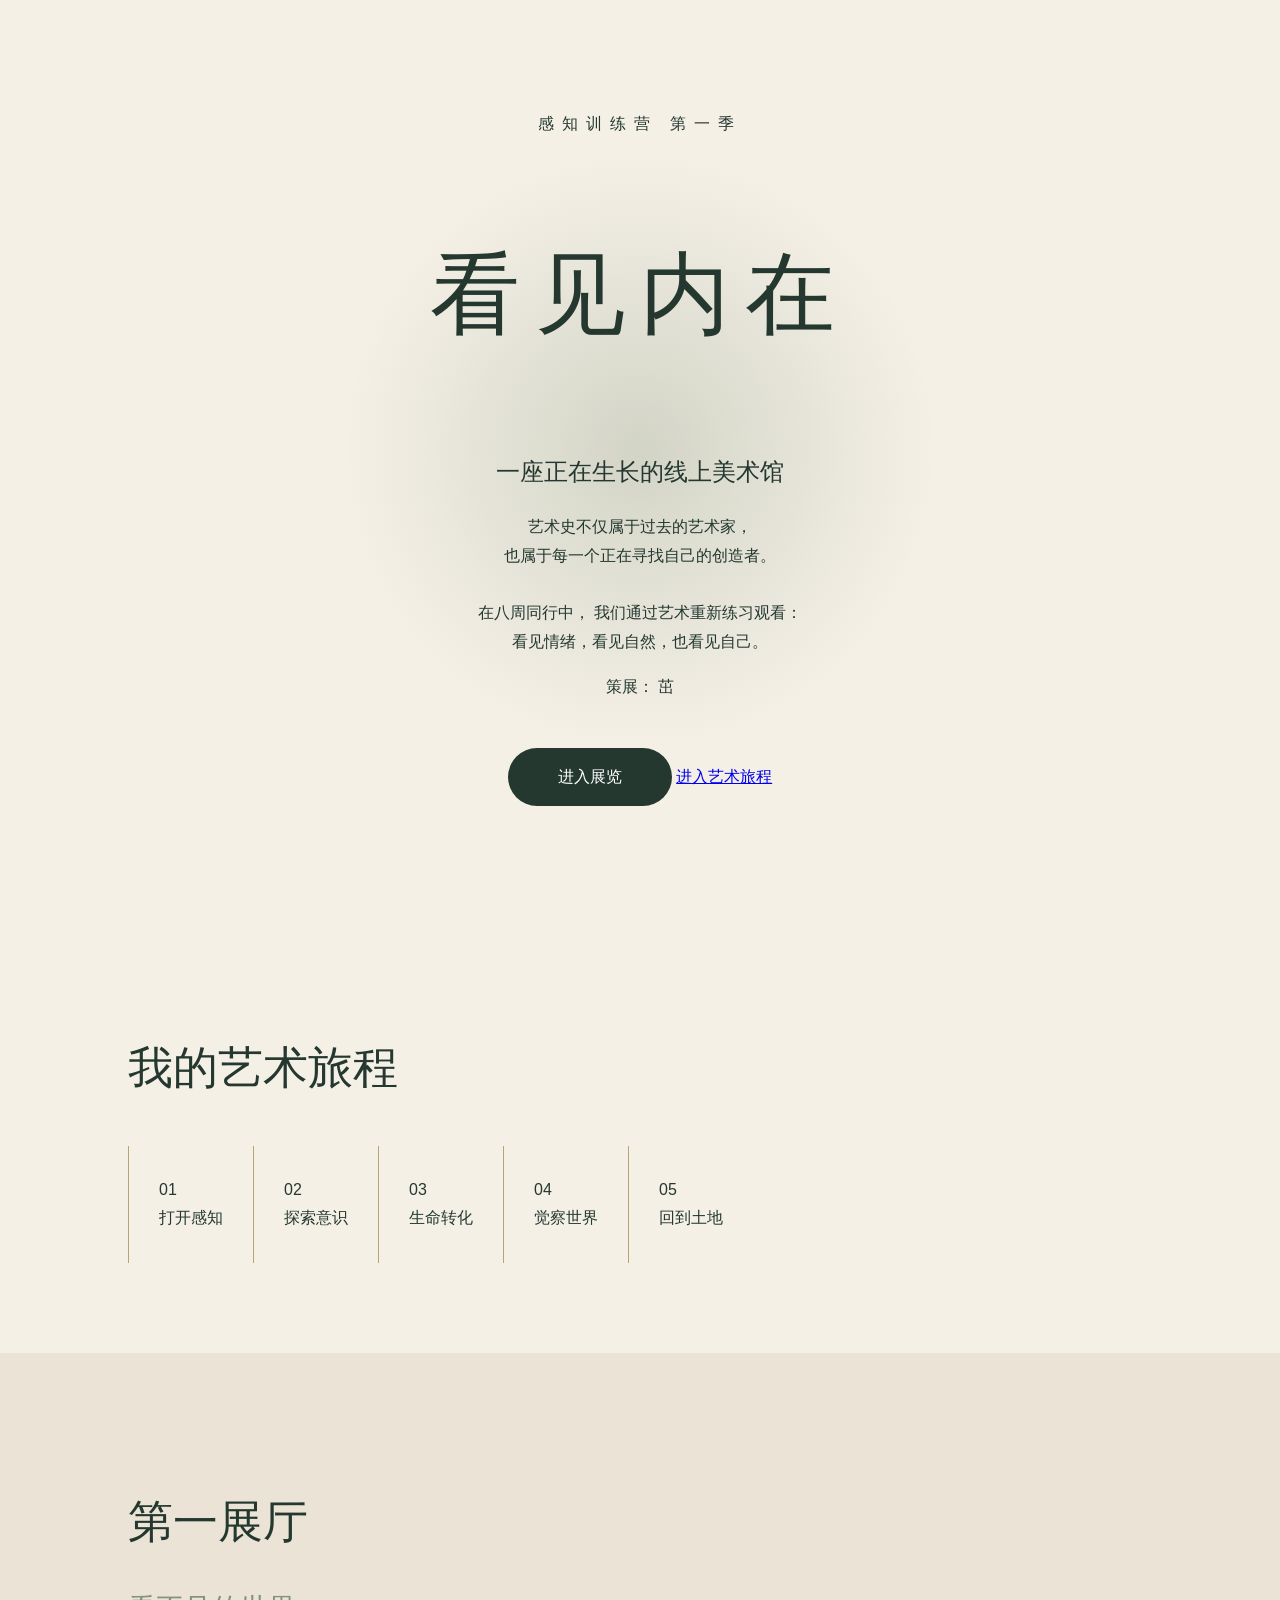
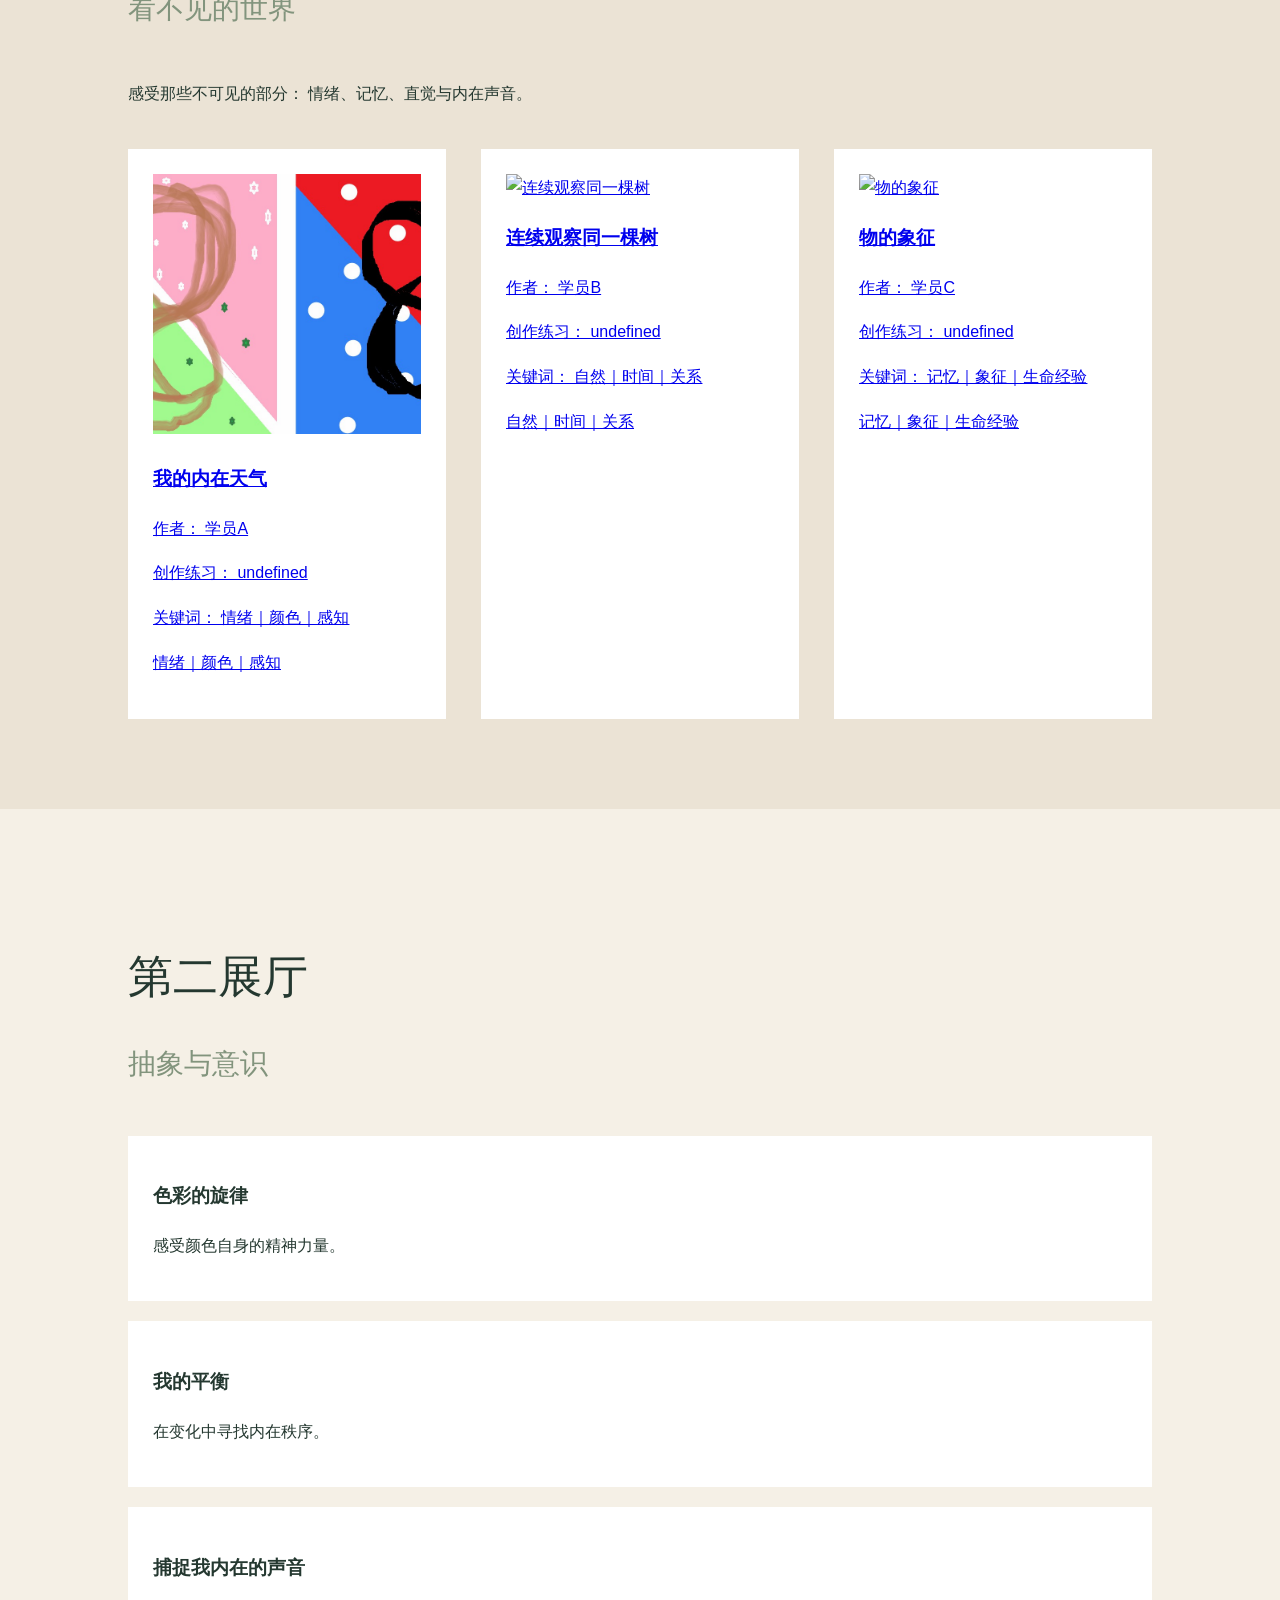
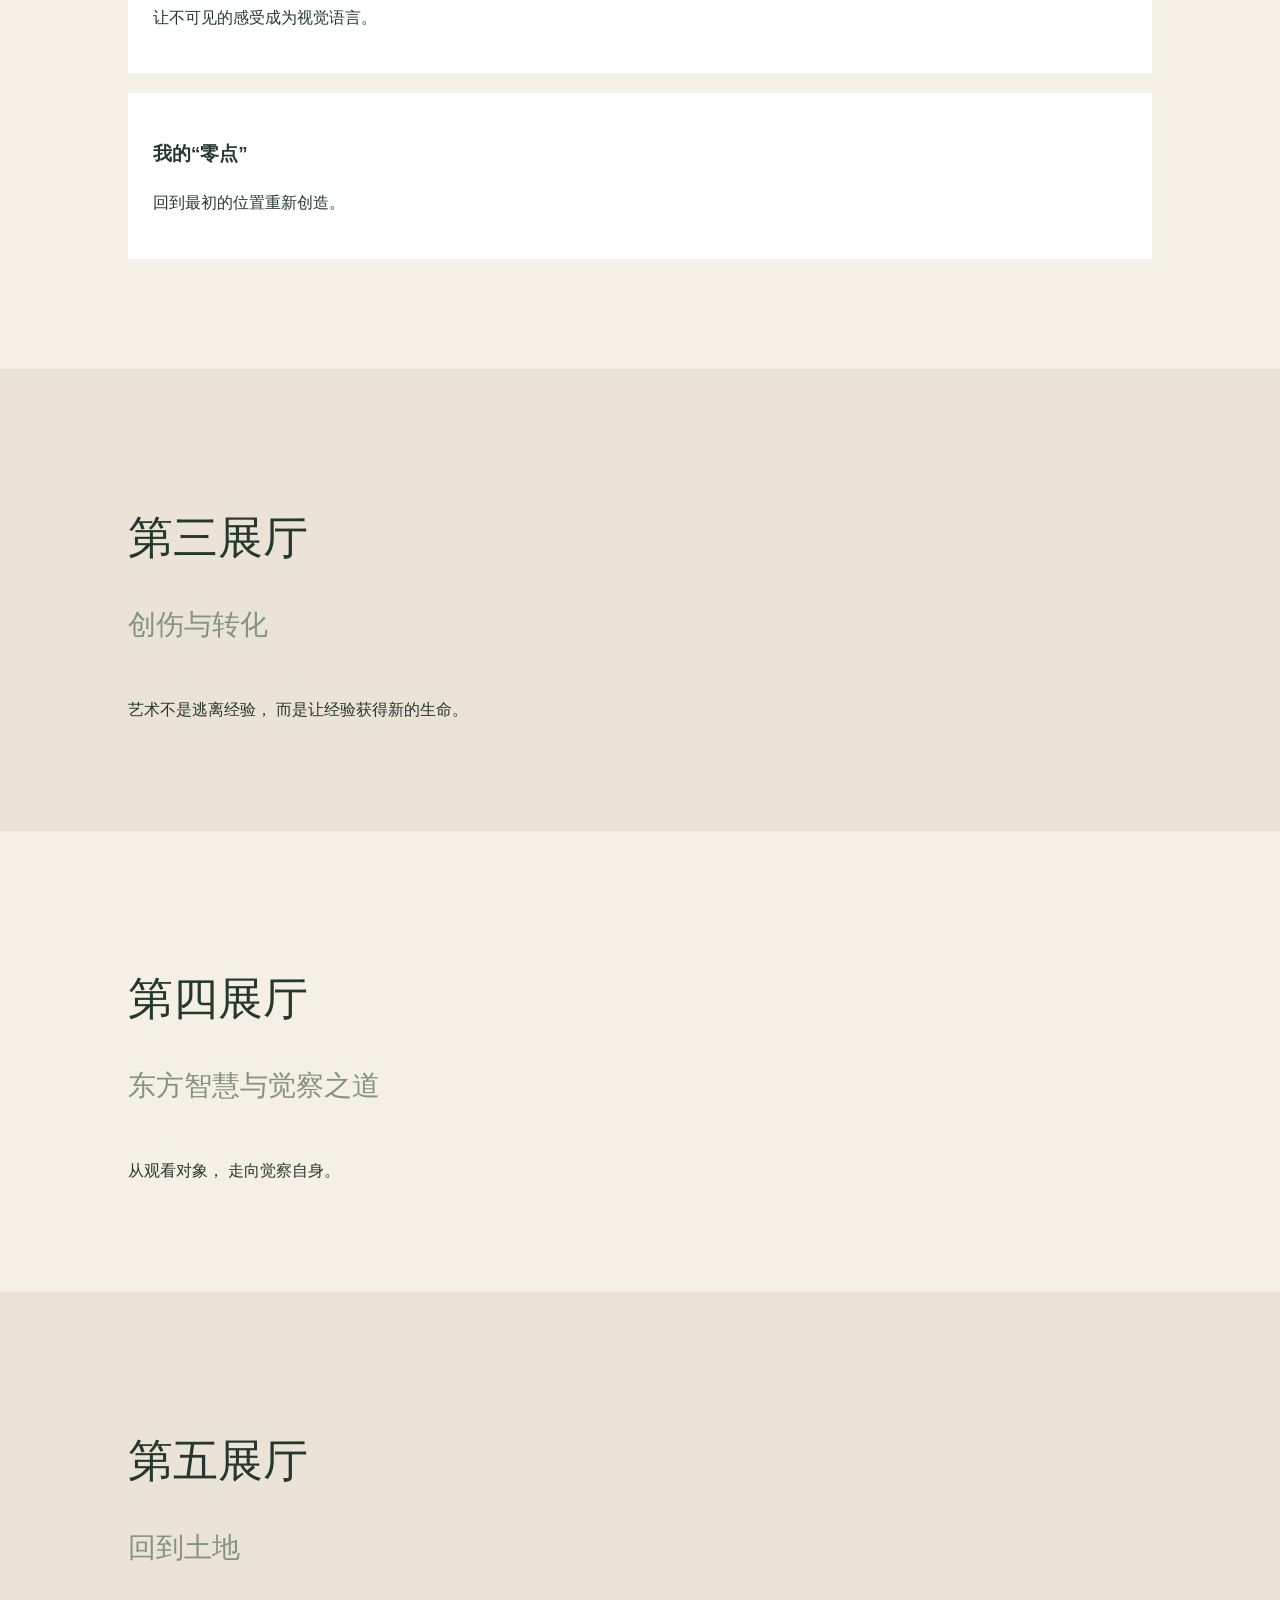
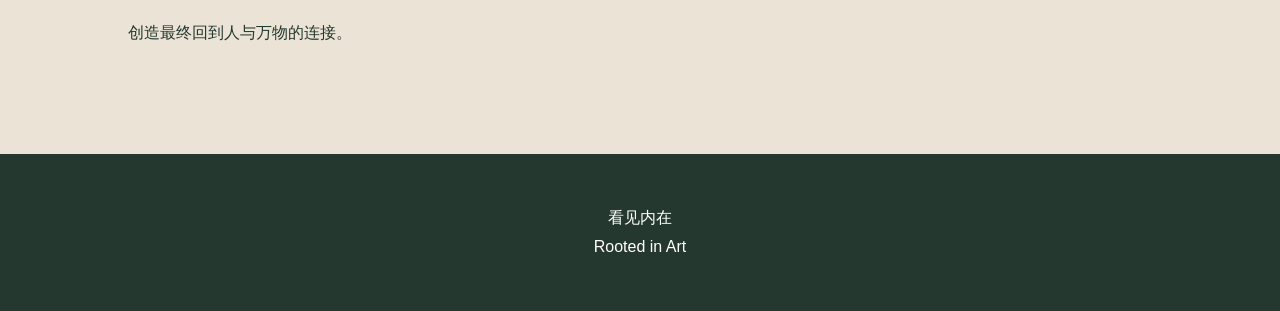
==== index.html @ 672382d7 "Update index.html" ====
<!DOCTYPE html>
<html lang="zh-CN">

<head>

<meta charset="UTF-8">

<meta name="viewport" content="width=device-width,initial-scale=1.0">

<title>
看见内在｜感知训练营线上艺术展
</title>

<link rel="stylesheet" href="style.css">

</head>


<body>


<!-- 首页 -->

<section class="hero">

<div class="seed"></div>


<div class="hero-content">


<p class="tag">
感知训练营 第一季
</p>


<h1>
看见内在
</h1>
<div class="exhibition-info">


</div>

<h2>
一座正在生长的线上美术馆
</h2>


<p class="intro">

艺术史不仅属于过去的艺术家，

<br>

也属于每一个正在寻找自己的创造者。

<br><br>

在八周同行中，

我们通过艺术重新练习观看：

<br>

看见情绪，看见自然，也看见自己。

</p>
  
<p>
策展：
茁
</p>

<a href="#journey" class="btn">
进入展览
</a>
<a class="enter-btn"
href="students/xiaoyu.html">

进入艺术旅程

</a>

</div>

</section>




<!-- 艺术旅程 -->


<section class="section" id="journey">


<h2>
我的艺术旅程
</h2>


<div class="timeline">


<div>
01
<br>
打开感知
</div>


<div>
02
<br>
探索意识
</div>


<div>
03
<br>
生命转化
</div>


<div>
04
<br>
觉察世界
</div>


<div>
05
<br>
回到土地
</div>


</div>

</section>





<!-- 展厅 -->

<section class="section hall">


<h2>
第一展厅

<br>

<span>
看不见的世界
</span>

</h2>


<p>

感受那些不可见的部分：

情绪、记忆、直觉与内在声音。

</p>



<div id="works-container"
class="works">

</div>


</section>






<section class="section">

<h2>

第二展厅

<br>

<span>
抽象与意识
</span>

</h2>


<div class="module">


<h3>
色彩的旋律
</h3>


<p>
感受颜色自身的精神力量。
</p>


</div>



<div class="module">


<h3>
我的平衡
</h3>


<p>
在变化中寻找内在秩序。
</p>


</div>



<div class="module">


<h3>
捕捉我内在的声音
</h3>


<p>
让不可见的感受成为视觉语言。
</p>


</div>



<div class="module">


<h3>
我的“零点”
</h3>


<p>
回到最初的位置重新创造。
</p>


</div>


</section>







<section class="section hall">


<h2>

第三展厅

<br>

<span>
创伤与转化
</span>


</h2>


<p>

艺术不是逃离经验，

而是让经验获得新的生命。

</p>


</section>





<section class="section">


<h2>

第四展厅

<br>

<span>
东方智慧与觉察之道
</span>


</h2>


<p>

从观看对象，

走向觉察自身。

</p>


</section>






<section class="section hall">


<h2>

第五展厅

<br>

<span>
回到土地
</span>


</h2>


<p>

创造最终回到人与万物的连接。

</p>


</section>







<footer>

看见内在

<br>

Rooted in Art

</footer>



<script src="script.js"></script>


</body>

</html>
---- style.css ----
:root{

--paper:#f5f0e6;

--green:#243830;

--sage:#82947d;

--light:#ebe3d5;

}


*{

box-sizing:border-box;

}



body{

margin:0;

background:var(--paper);

color:var(--green);

font-family:

"PingFang SC",
"Microsoft YaHei",
sans-serif;

line-height:1.8;

}




.hero{

height:100vh;

display:flex;

justify-content:center;

align-items:center;

text-align:center;

position:relative;

overflow:hidden;

}



.seed{

position:absolute;

width:600px;

height:600px;

border-radius:50%;


background:

radial-gradient(

circle,

rgba(130,148,125,.3),

transparent 70%

);

}



.hero-content{

position:relative;

}



.tag{

letter-spacing:8px;

}



h1{

font-size:90px;

font-weight:200;

letter-spacing:15px;

}



.hero h2{

font-weight:300;

}



.btn{

display:inline-block;

background:var(--green);

color:white;

padding:15px 50px;

border-radius:40px;

text-decoration:none;

margin-top:30px;

}



.section{

padding:90px 10%;

}



.section h2{

font-size:45px;

font-weight:300;

}



span{

color:var(--sage);

font-size:28px;

}



.timeline{

display:flex;

flex-wrap:wrap;

}



.timeline div{

padding:30px;

border-left:1px solid #b8a477;

}



.hall{

background:var(--light);

}



.works{

display:grid;

grid-template-columns:
repeat(auto-fit,minmax(280px,1fr));

gap:35px;

margin-top:40px;

}



.card{

background:white;

padding:25px;

cursor:pointer;

}



.card img{

width:100%;

height:260px;

object-fit:cover;

}



.module{

background:white;

padding:25px;

margin:20px 0;

}




footer{

background:var(--green);

color:white;

padding:50px;

text-align:center;

}



@media(max-width:700px){

h1{

font-size:55px;

}

}
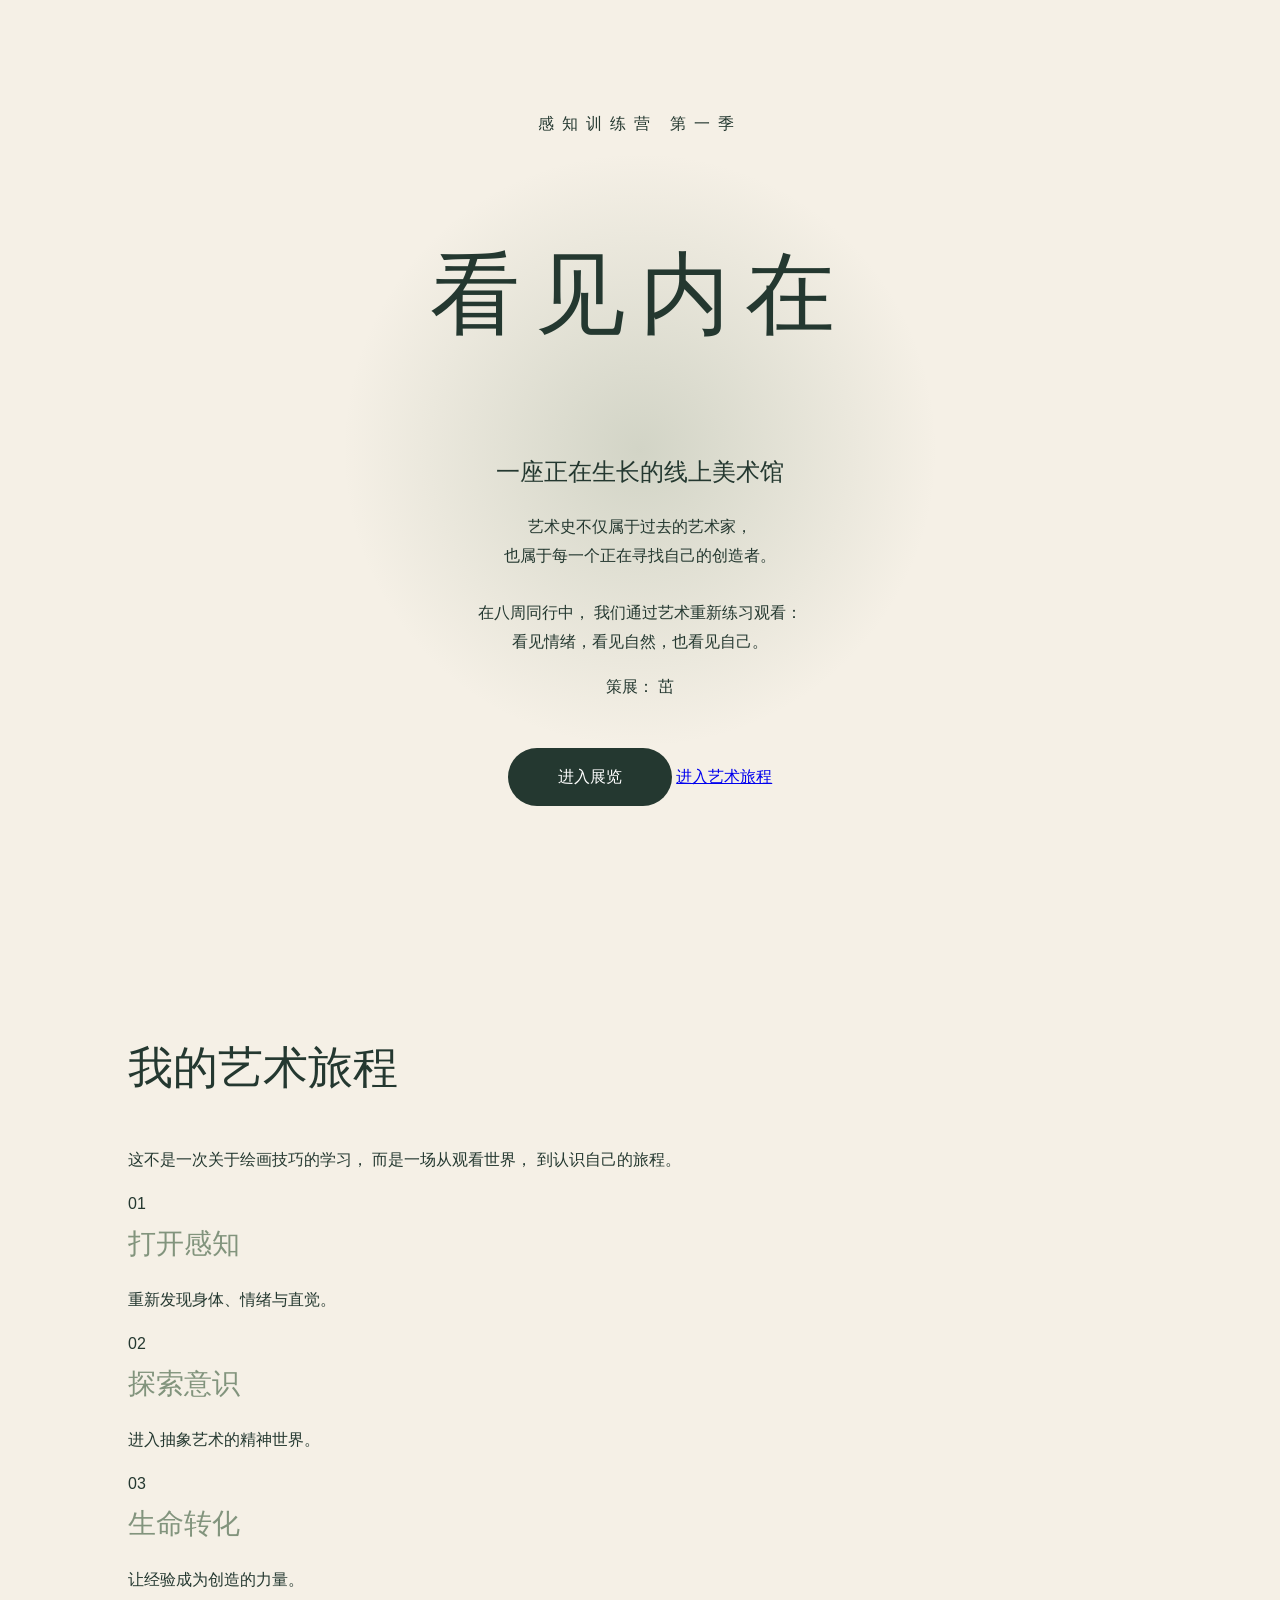
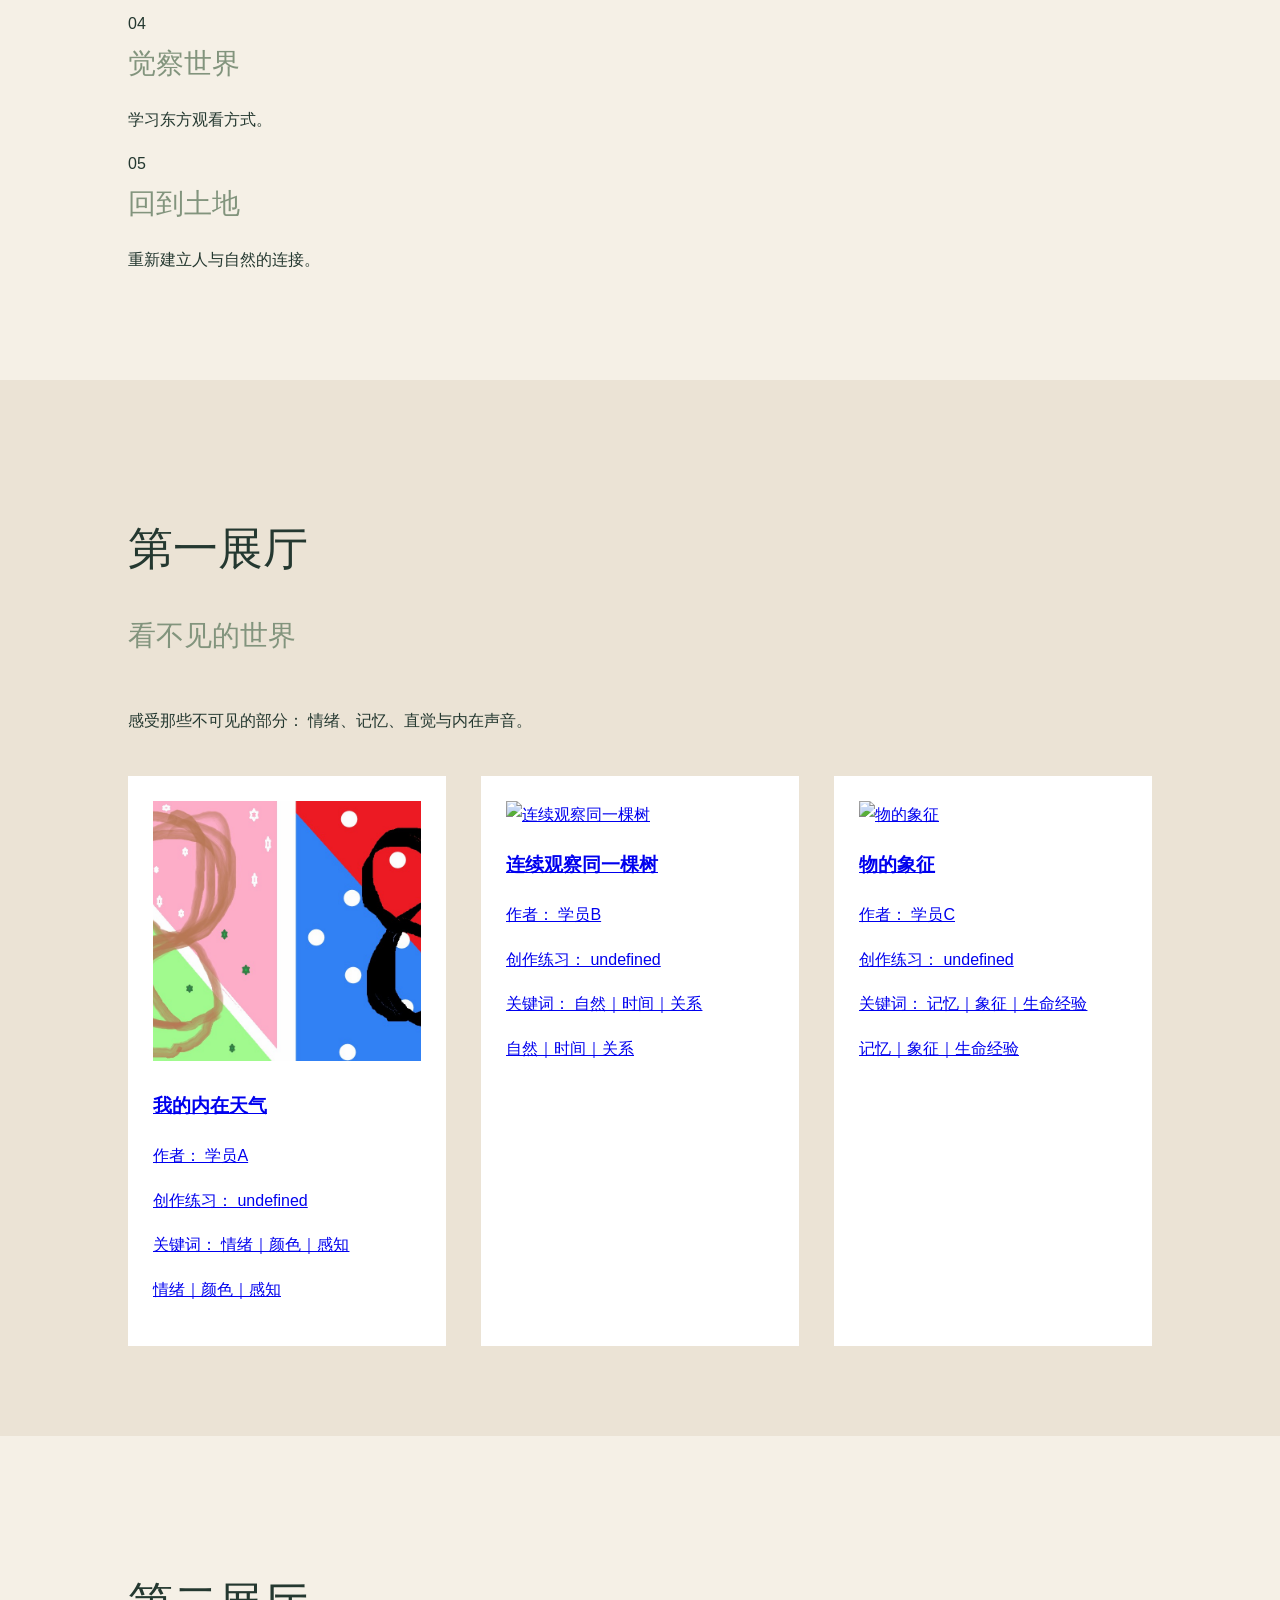
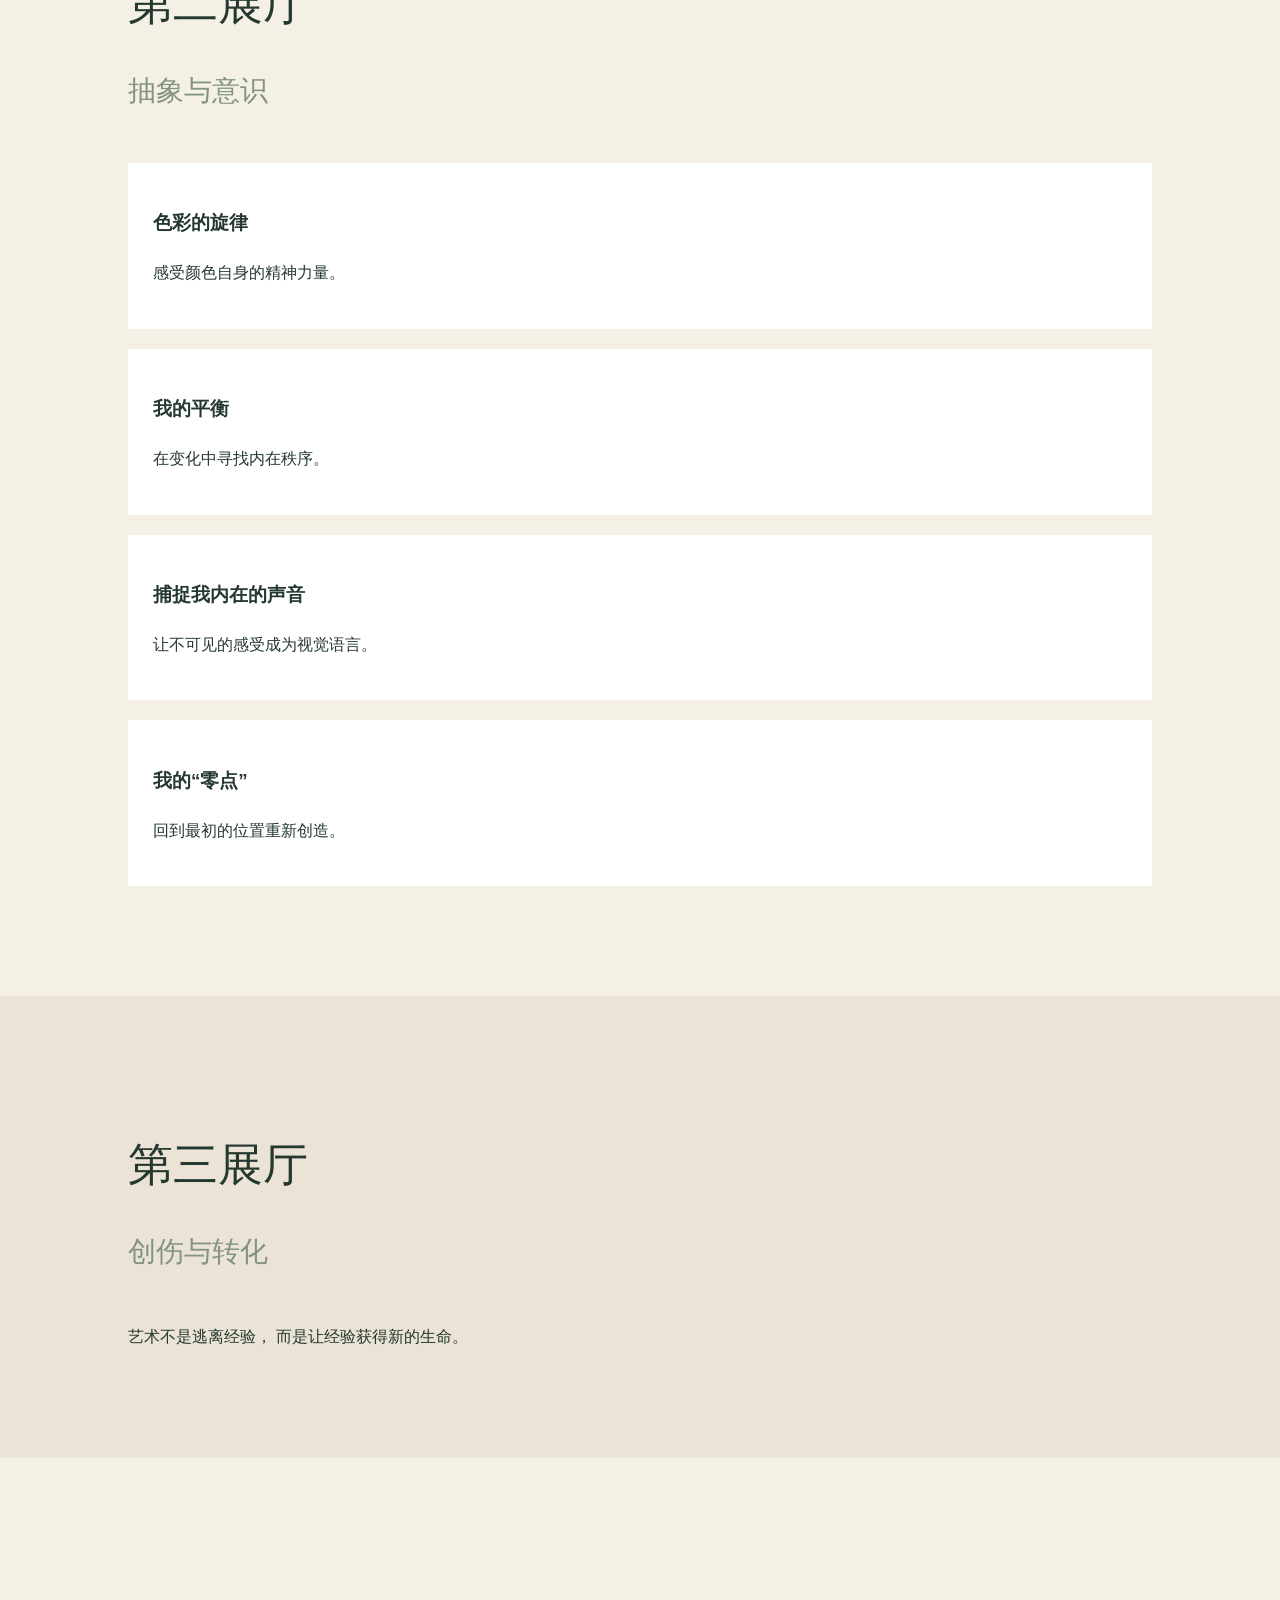
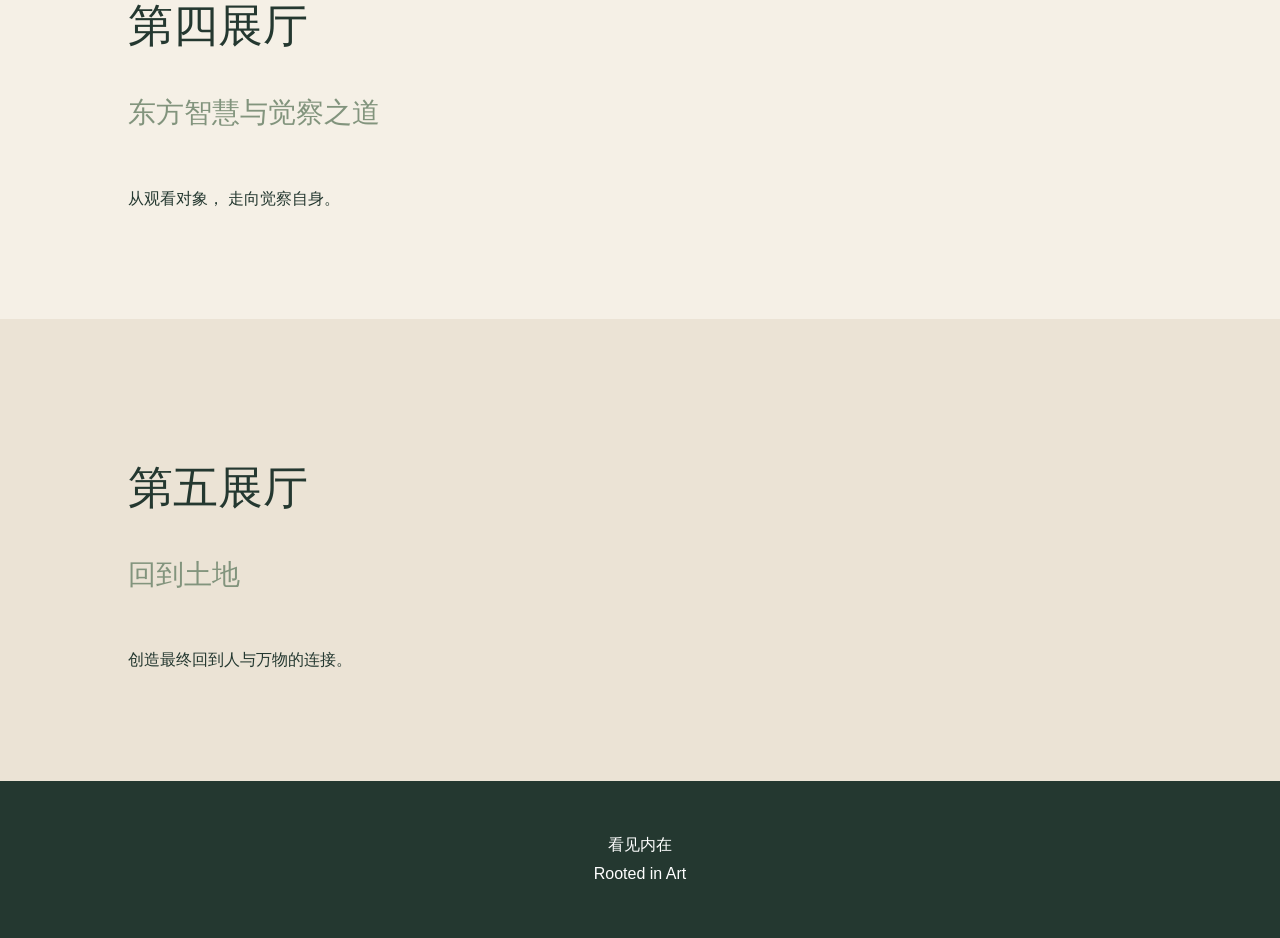
==== commit 8840fb93: "Update index.html" ====
--- a/index.html
+++ b/index.html
@@ -92,53 +92,115 @@
 <!-- 艺术旅程 -->
 
 
-<section class="section" id="journey">
-
-
-<h2>
+<section class="section journey-section" id="journey">
+
+
+<h2>
+
 我的艺术旅程
-</h2>
-
-
-<div class="timeline">
+
+</h2>
+
+
+<p class="journey-intro">
+
+这不是一次关于绘画技巧的学习，
+
+而是一场从观看世界，
+
+到认识自己的旅程。
+
+</p>
+
+
+
+<div class="journey">
 
 
 <div>
+
 01
-<br>
-打开感知
-</div>
+
+<br>
+
+<span>打开感知</span>
+
+<p>
+重新发现身体、情绪与直觉。
+</p>
+
+</div>
+
 
 
 <div>
+
 02
-<br>
-探索意识
-</div>
+
+<br>
+
+<span>探索意识</span>
+
+<p>
+进入抽象艺术的精神世界。
+</p>
+
+</div>
+
+
 
 
 <div>
+
 03
-<br>
-生命转化
-</div>
+
+<br>
+
+<span>生命转化</span>
+
+<p>
+让经验成为创造的力量。
+</p>
+
+</div>
+
+
 
 
 <div>
+
 04
-<br>
-觉察世界
-</div>
+
+<br>
+
+<span>觉察世界</span>
+
+<p>
+学习东方观看方式。
+</p>
+
+</div>
+
+
 
 
 <div>
+
 05
-<br>
-回到土地
-</div>
-
-
-</div>
+
+<br>
+
+<span>回到土地</span>
+
+<p>
+重新建立人与自然的连接。
+</p>
+
+</div>
+
+
+</div>
+
 
 </section>
 
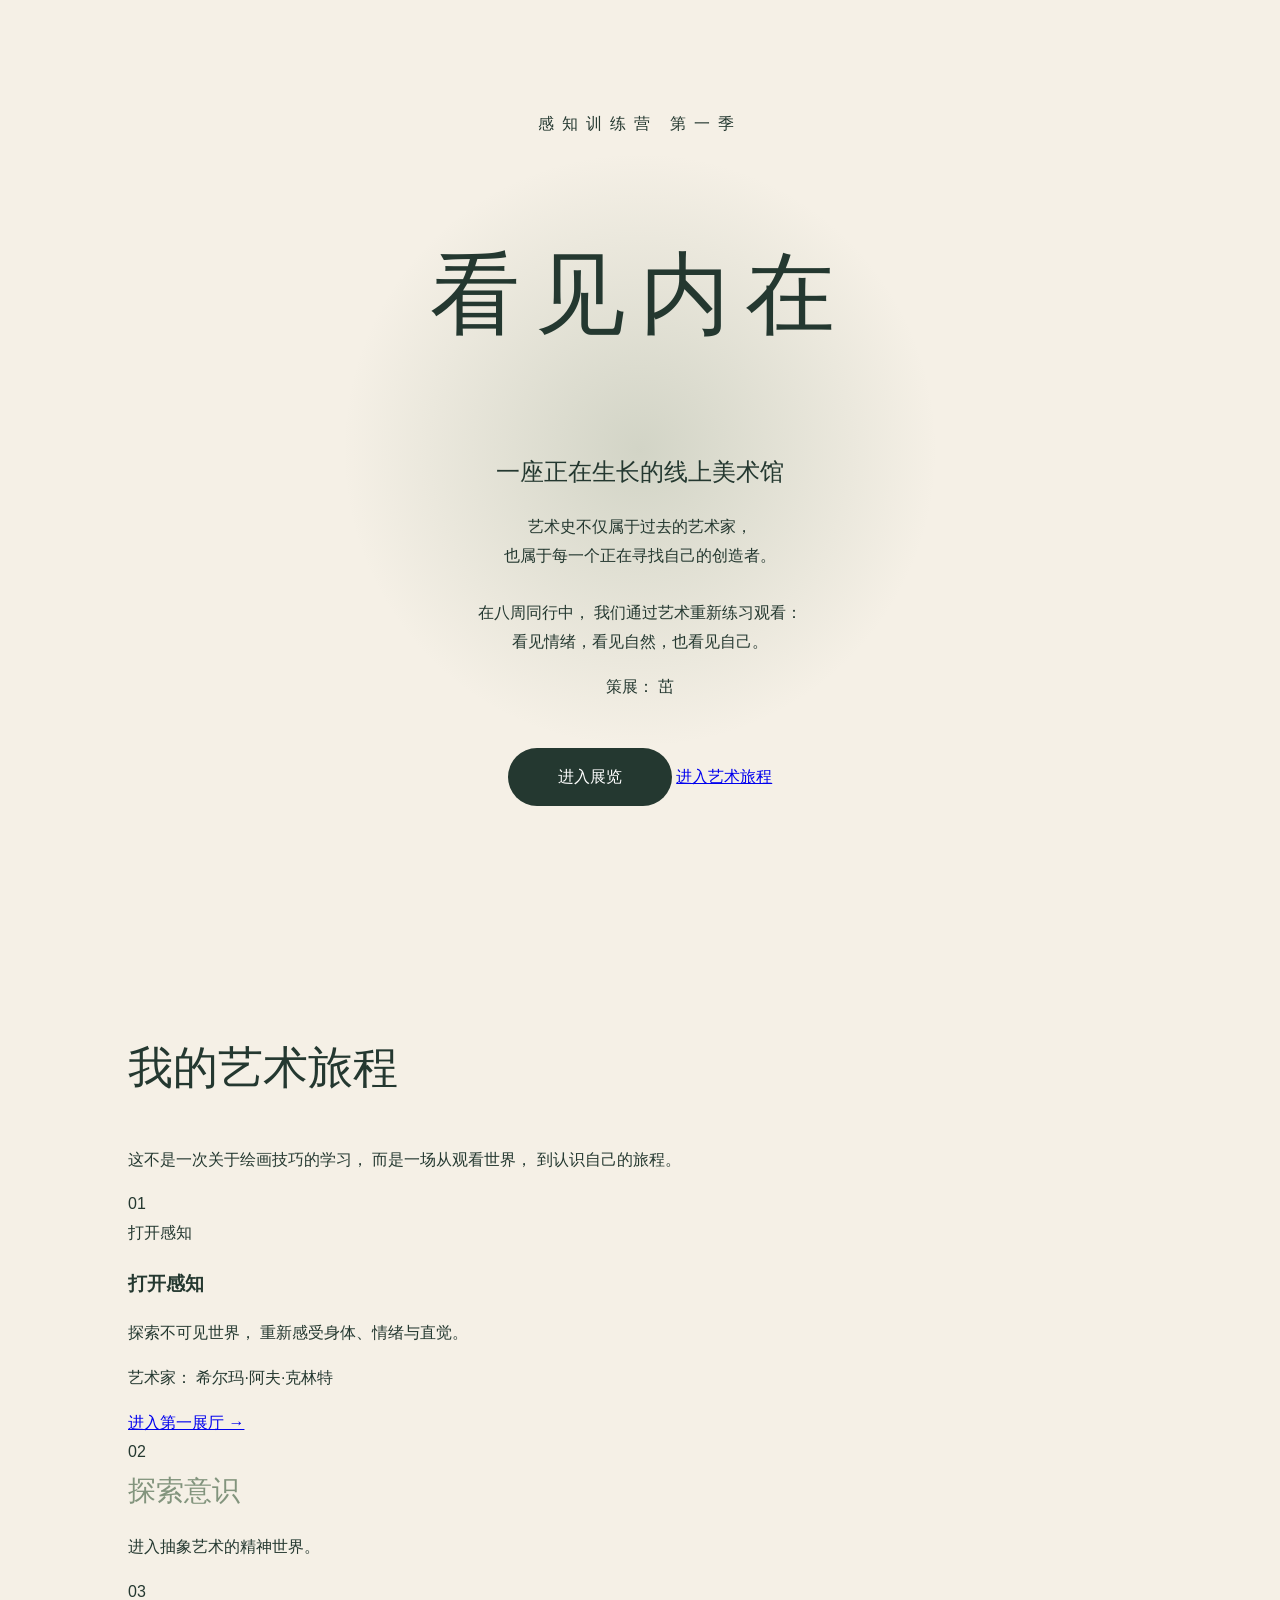
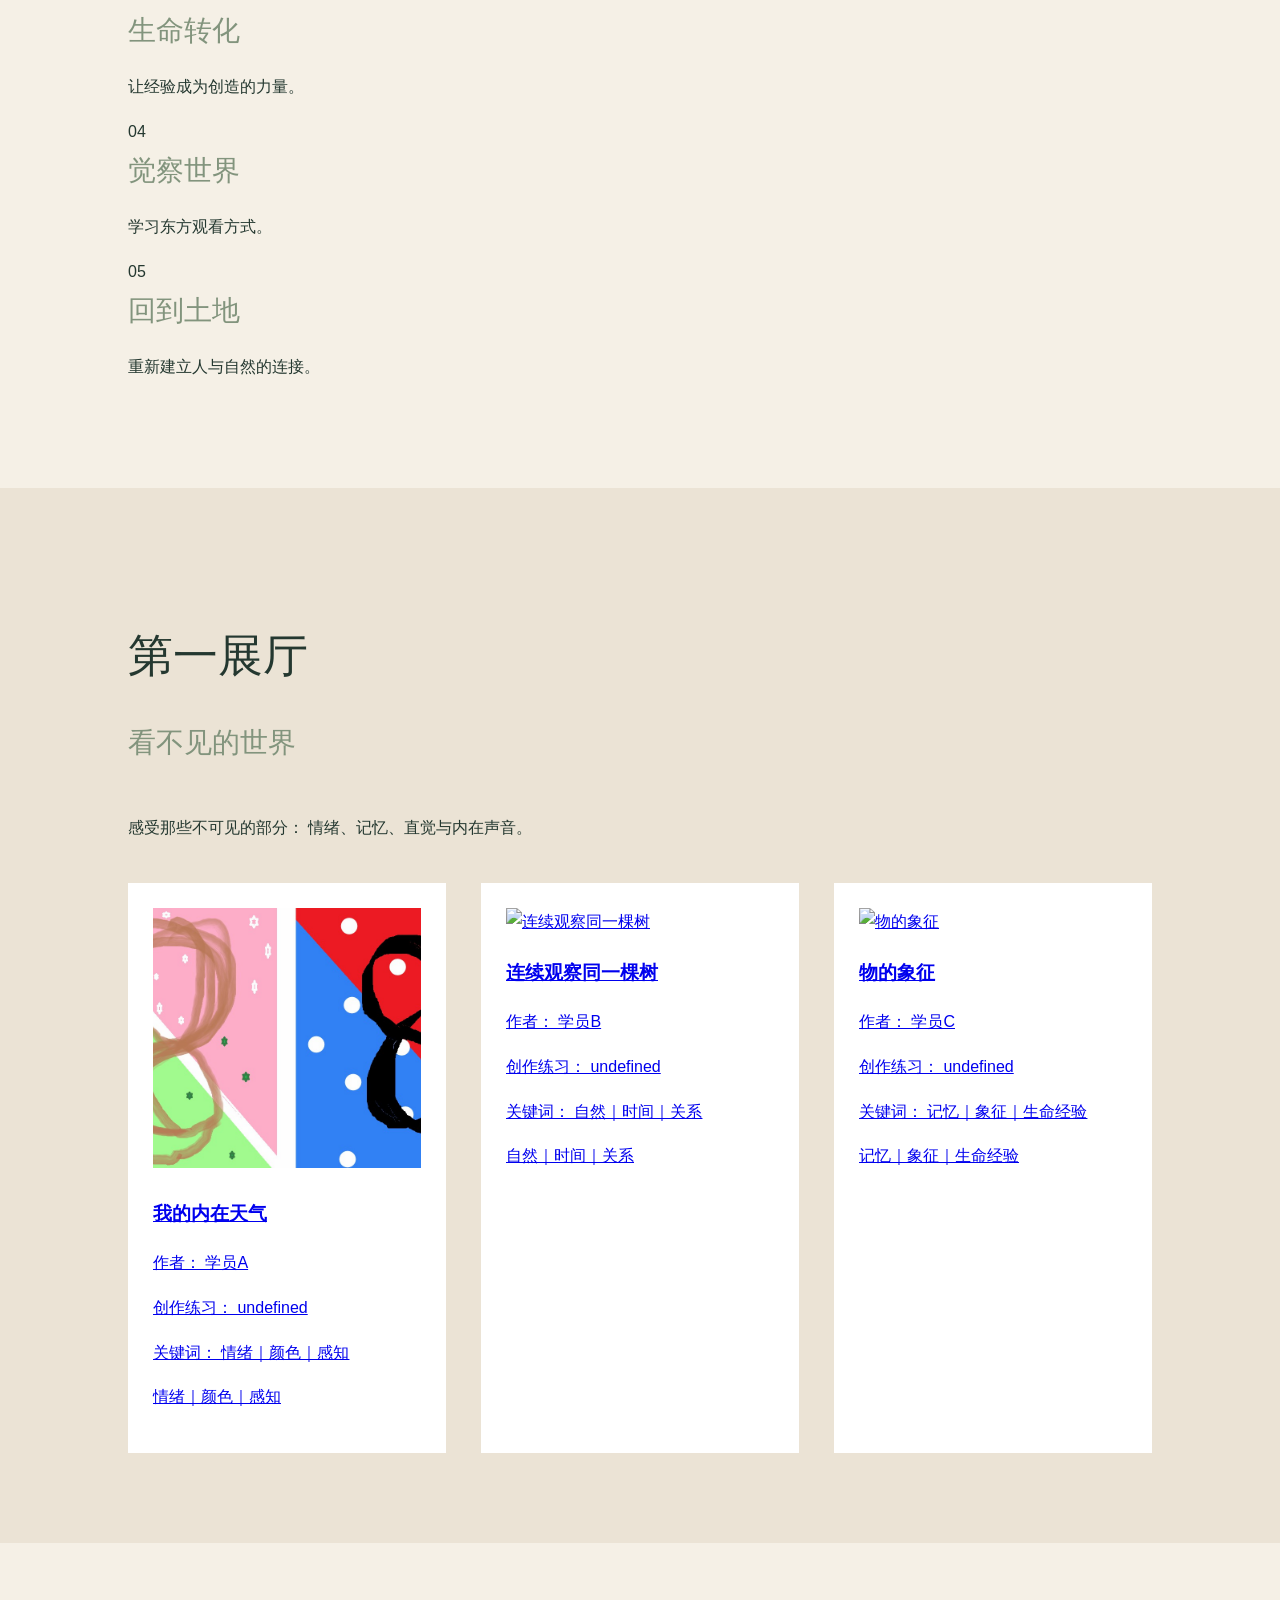
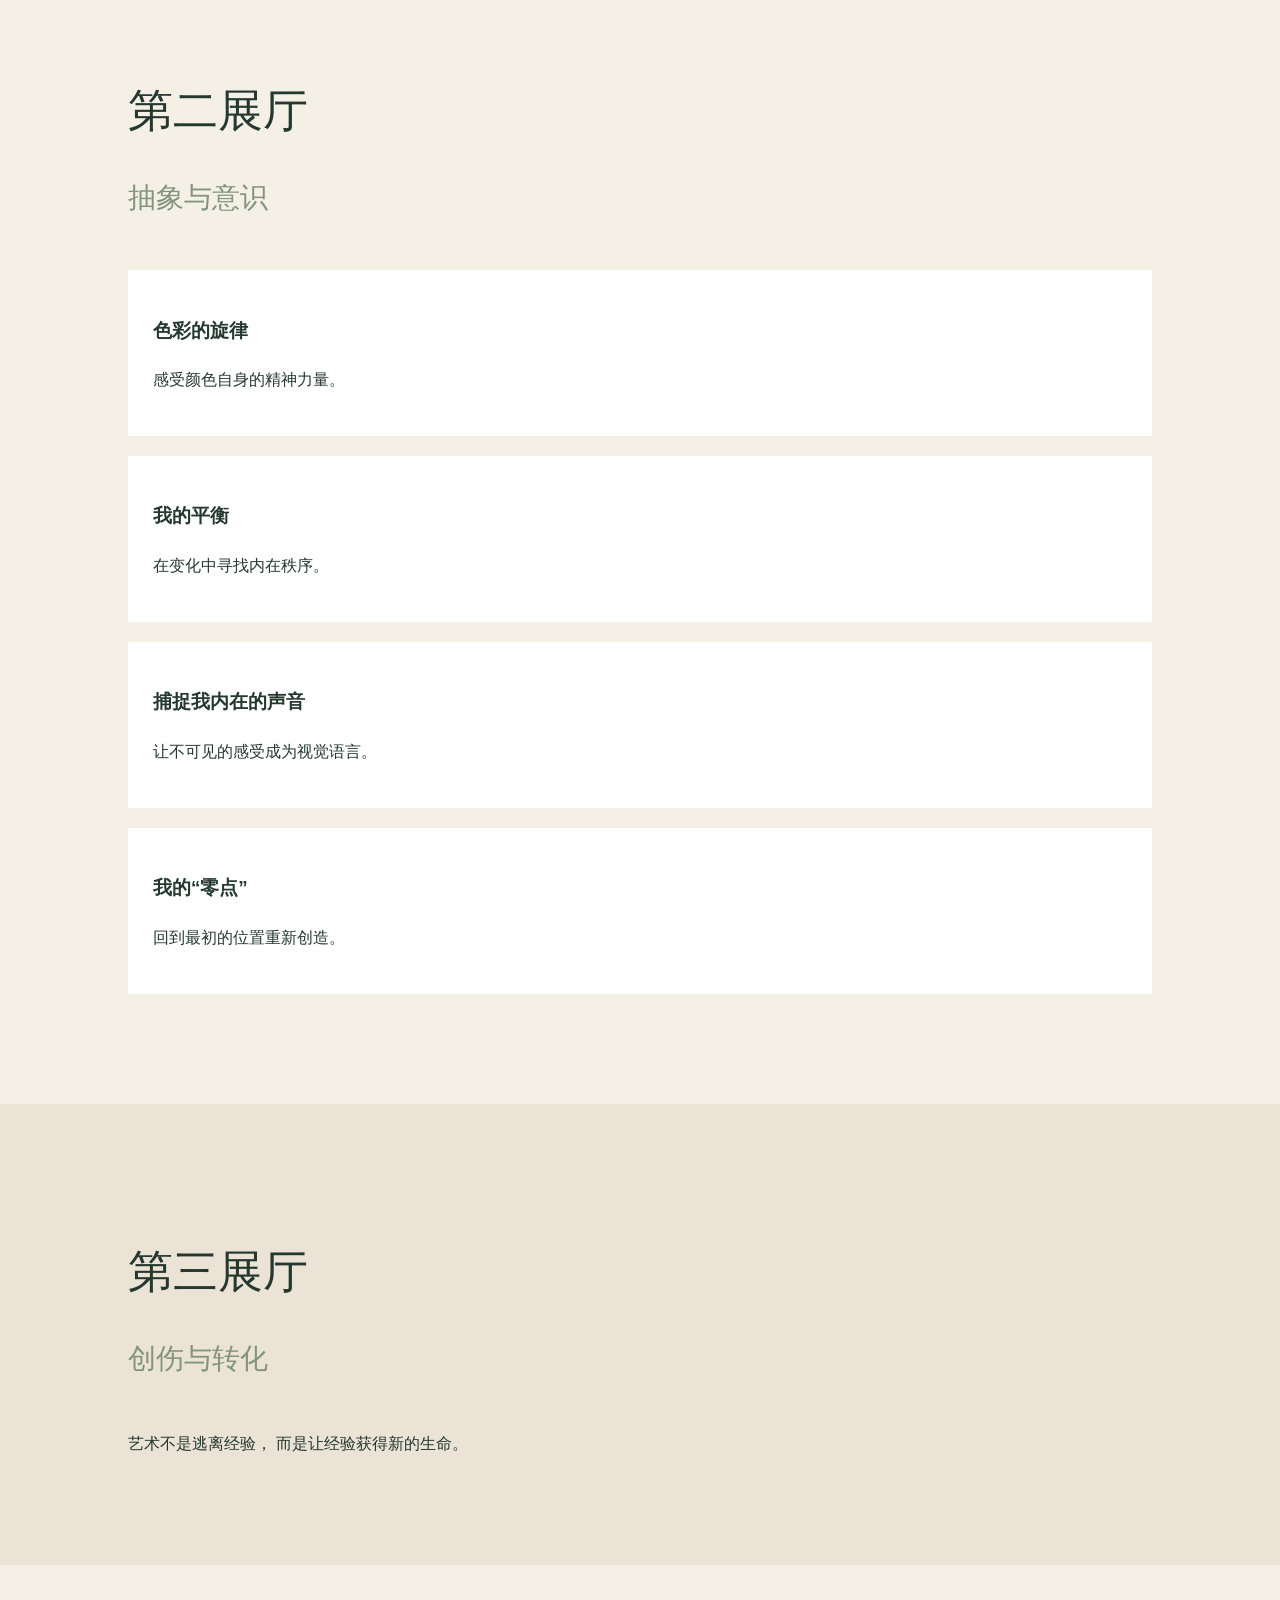
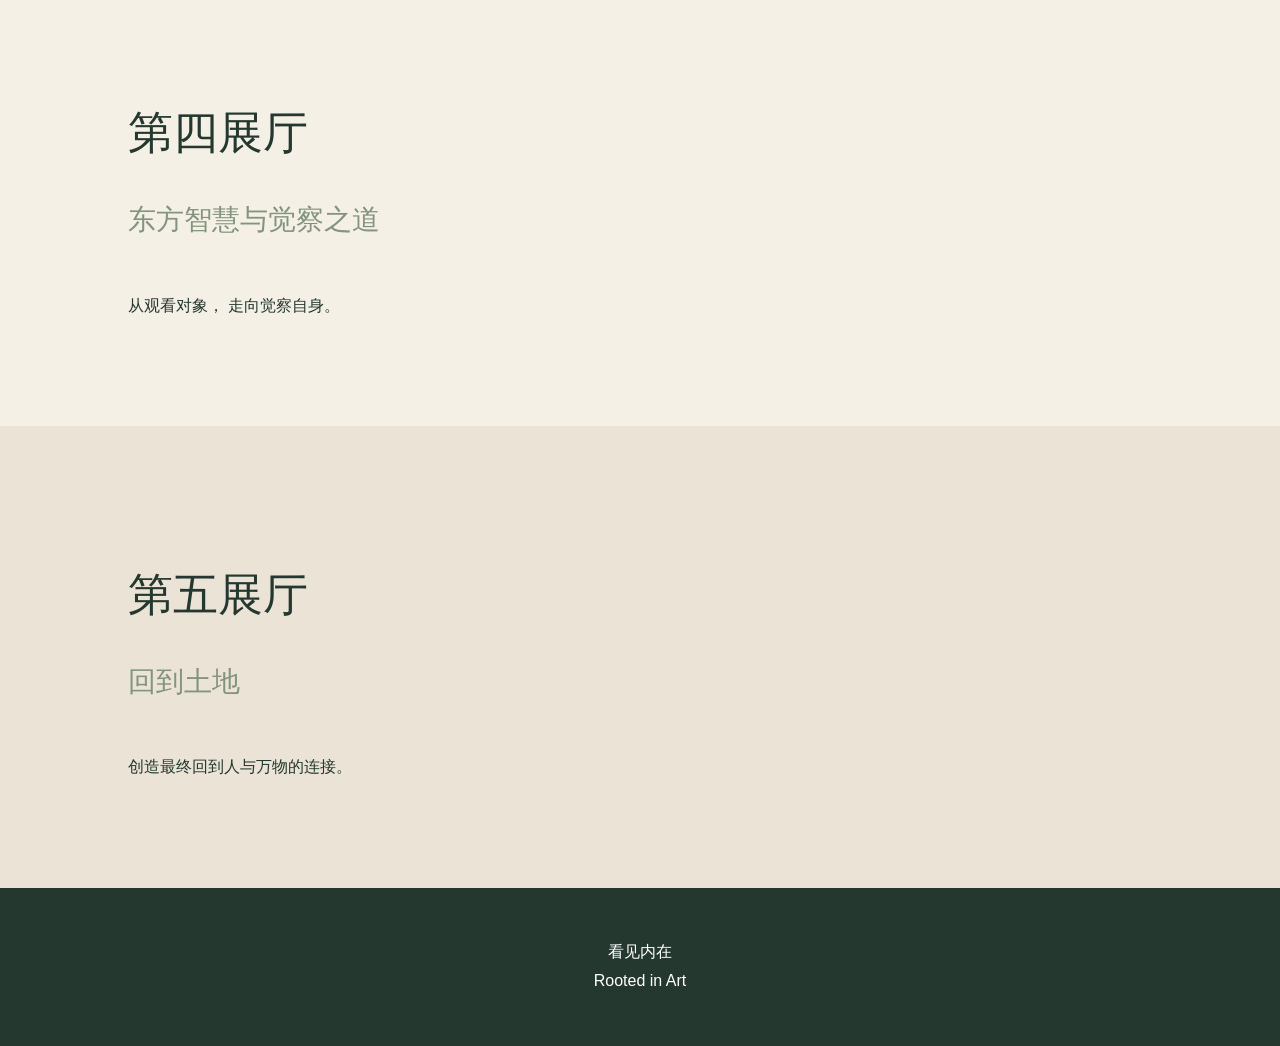
==== commit 0116a606: "Update index.html" ====
--- a/index.html
+++ b/index.html
@@ -117,20 +117,59 @@
 <div class="journey">
 
 
-<div>
+<div class="journey-item">
+
+
+<div class="journey-title">
 
 01
 
 <br>
 
-<span>打开感知</span>
-
-<p>
-重新发现身体、情绪与直觉。
-</p>
-
-</div>
-
+打开感知
+
+</div>
+
+
+
+<div class="journey-content">
+
+
+<h3>
+
+打开感知
+
+</h3>
+
+
+<p>
+
+探索不可见世界，
+重新感受身体、情绪与直觉。
+
+</p>
+
+
+<p>
+
+艺术家：
+
+希尔玛·阿夫·克林特
+
+</p>
+
+
+<a href="#">
+
+进入第一展厅 →
+
+</a>
+
+
+</div>
+
+
+</div>
 
 
 <div>
--- a/style.css
+++ b/style.css
@@ -272,5 +272,89 @@
 font-size:55px;
 
 }
-
-}+  /* 我的艺术旅程 */
+
+.journey-section{
+
+background:#f5f0e6;
+
+}
+
+
+.journey-intro{
+
+max-width:700px;
+
+font-size:18px;
+
+}
+
+
+.journey{
+
+position:relative;
+
+margin-top:70px;
+
+}
+
+
+
+.journey:before{
+
+content:"";
+
+position:absolute;
+
+top:50px;
+
+left:0;
+
+right:0;
+
+height:1px;
+
+background:#b8a477;
+
+}
+
+
+
+
+.journey div{
+
+position:relative;
+
+background:white;
+
+padding:35px;
+
+margin:20px;
+
+min-width:180px;
+
+}
+
+
+
+.journey span{
+
+font-size:22px;
+
+color:#26382f;
+
+}
+
+
+
+.journey p{
+
+font-size:14px;
+
+color:#666;
+
+margin-top:15px;
+
+}
+
+}
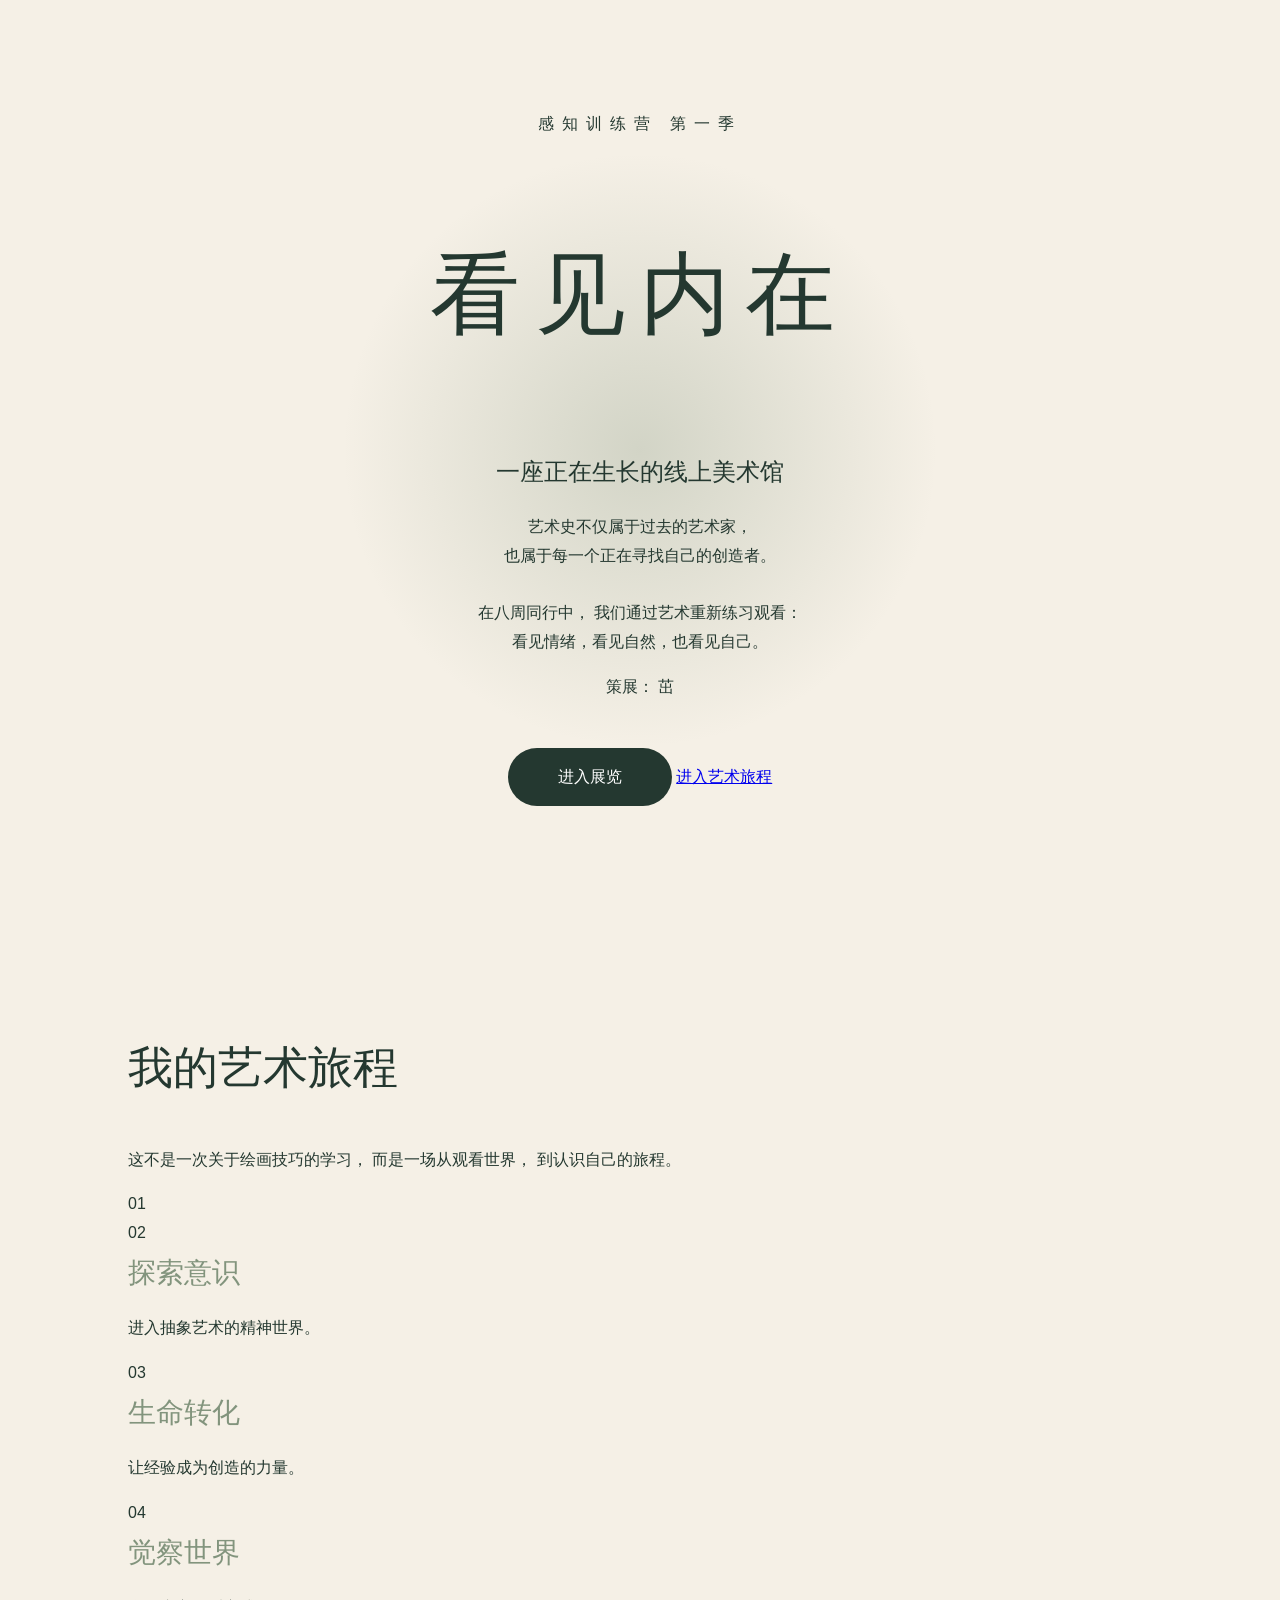
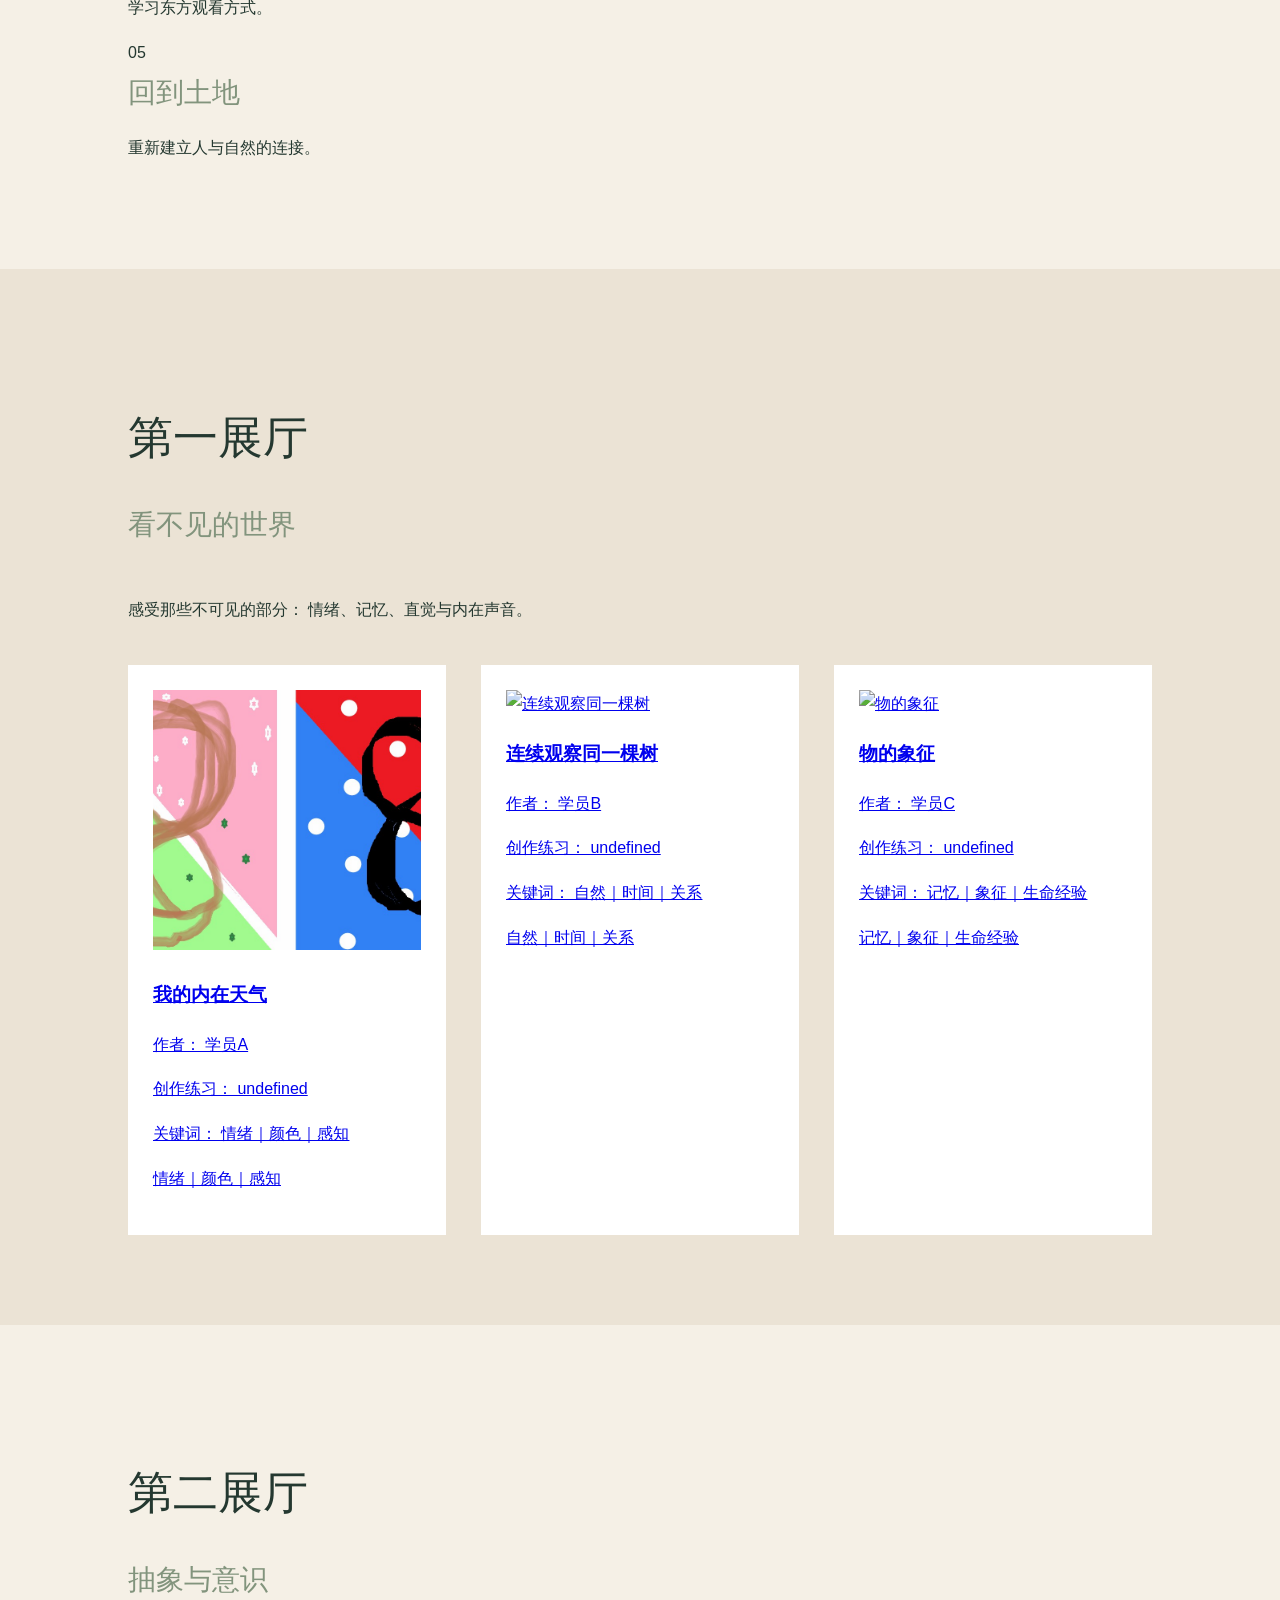
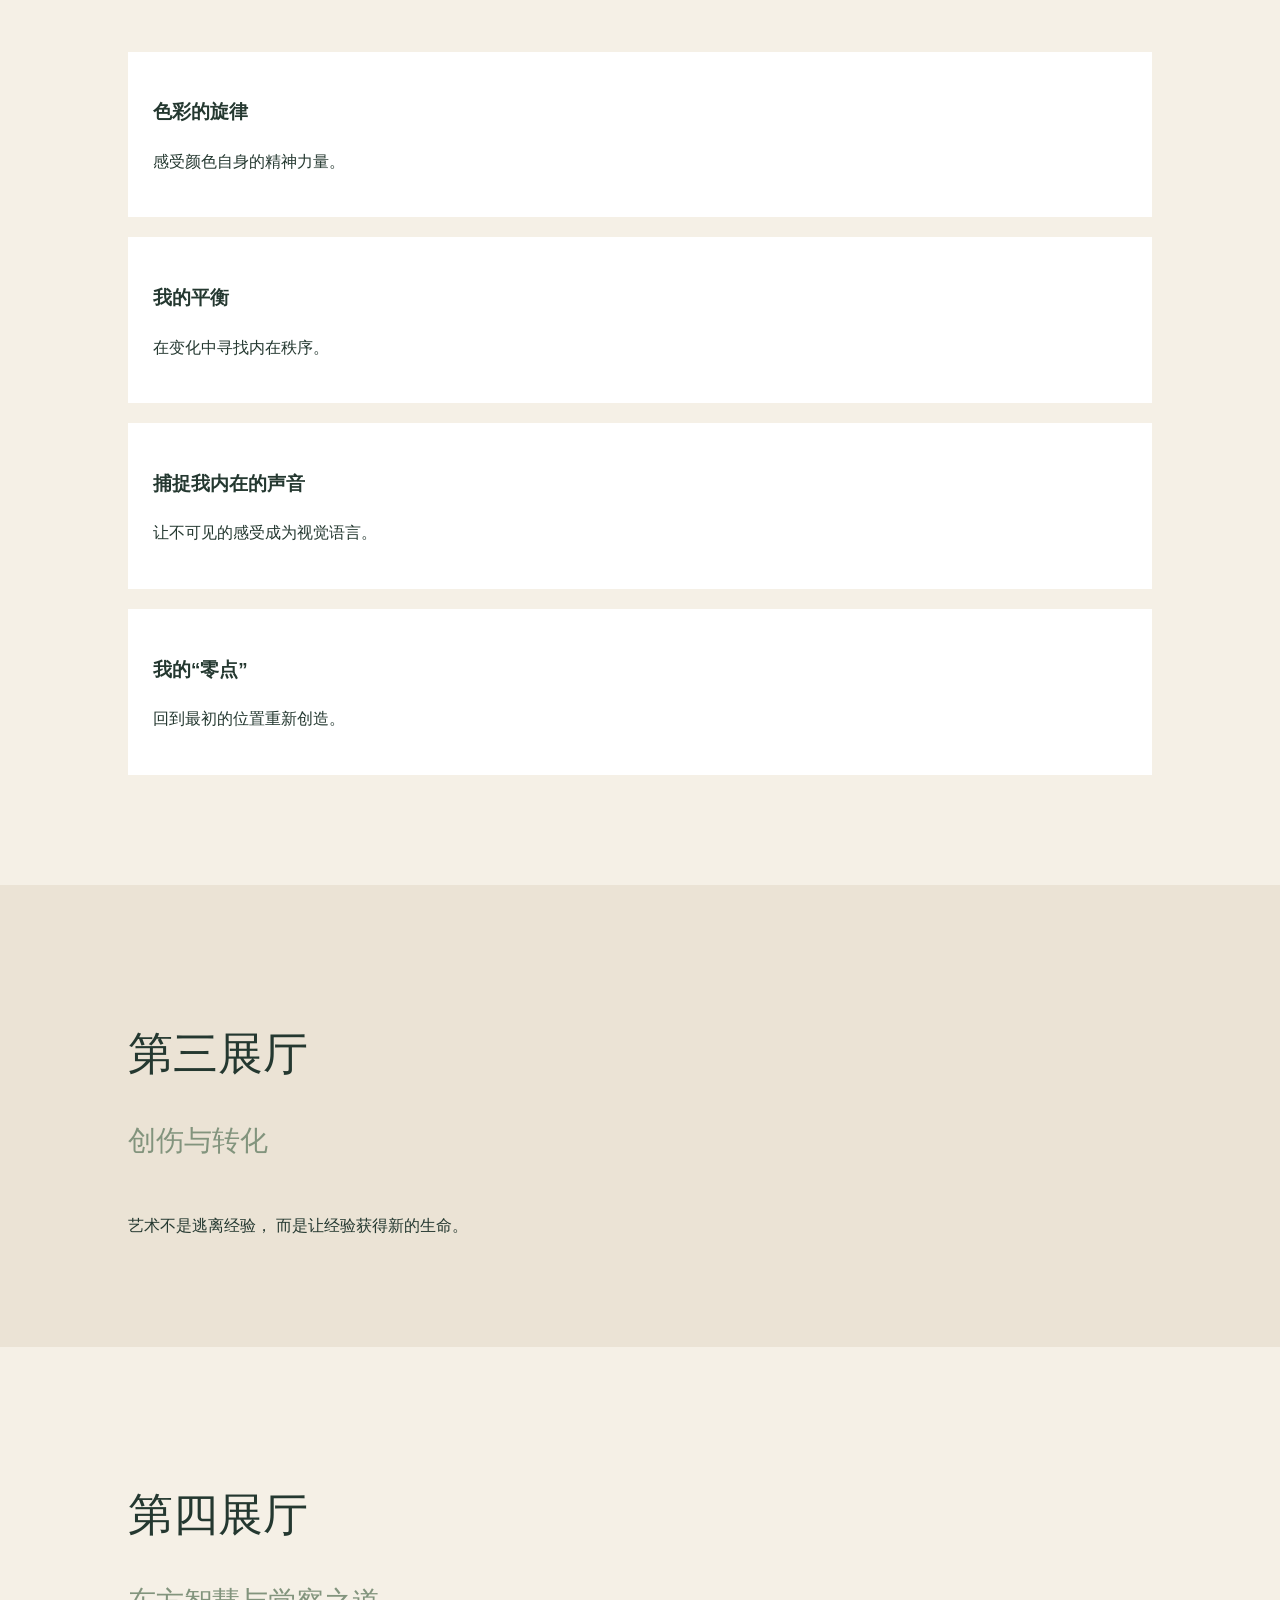
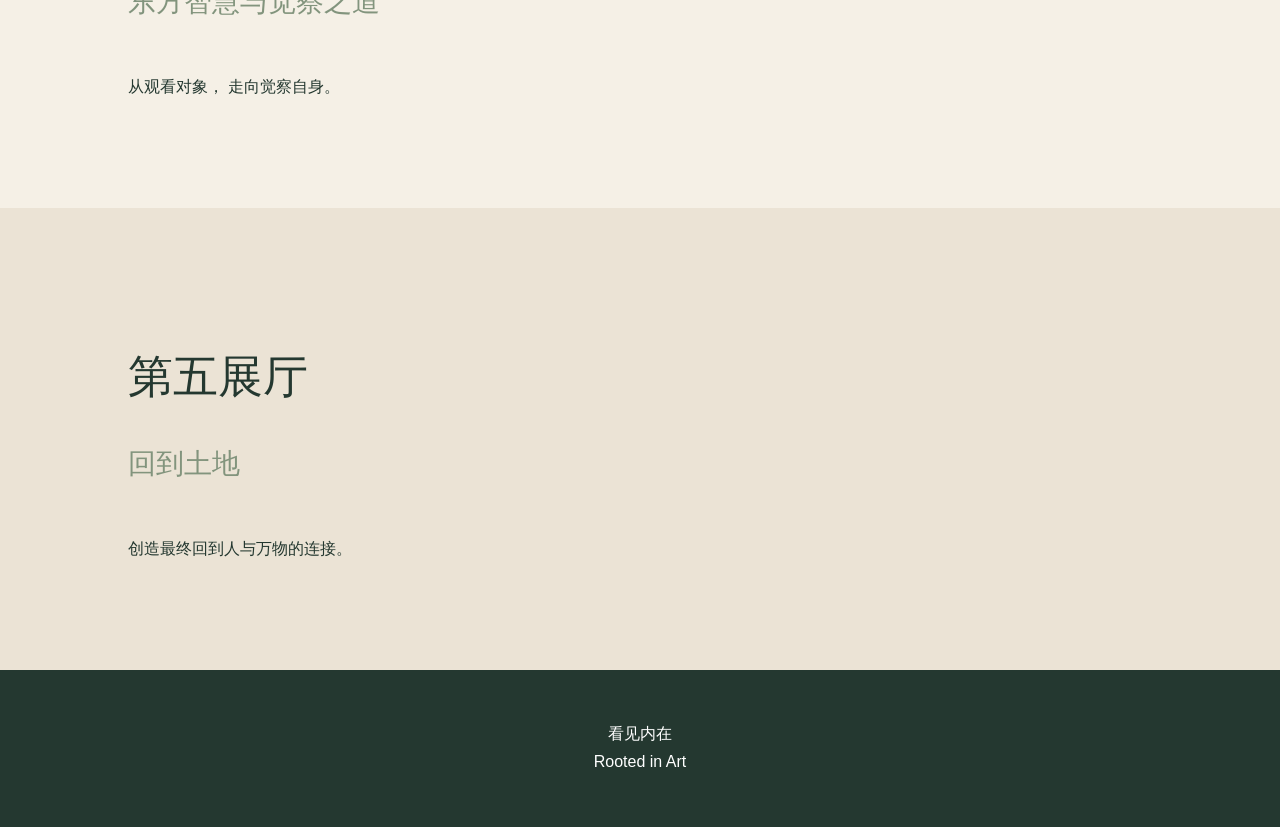
==== commit ef87fe56: "Update index.html" ====
--- a/index.html
+++ b/index.html
@@ -126,11 +126,6 @@
 
 <br>
 
-打开感知
-
-</div>
-
-
 
 <div class="journey-content">
 
--- a/style.css
+++ b/style.css
@@ -358,3 +358,35 @@
 }
 
 }
+.journey-content{
+
+max-height:0;
+
+overflow:hidden;
+
+transition:.5s;
+
+opacity:0;
+
+}
+
+
+
+.journey-item.active
+.journey-content{
+
+max-height:300px;
+
+opacity:1;
+
+padding-top:20px;
+
+}
+
+
+
+.journey-title{
+
+cursor:pointer;
+
+}
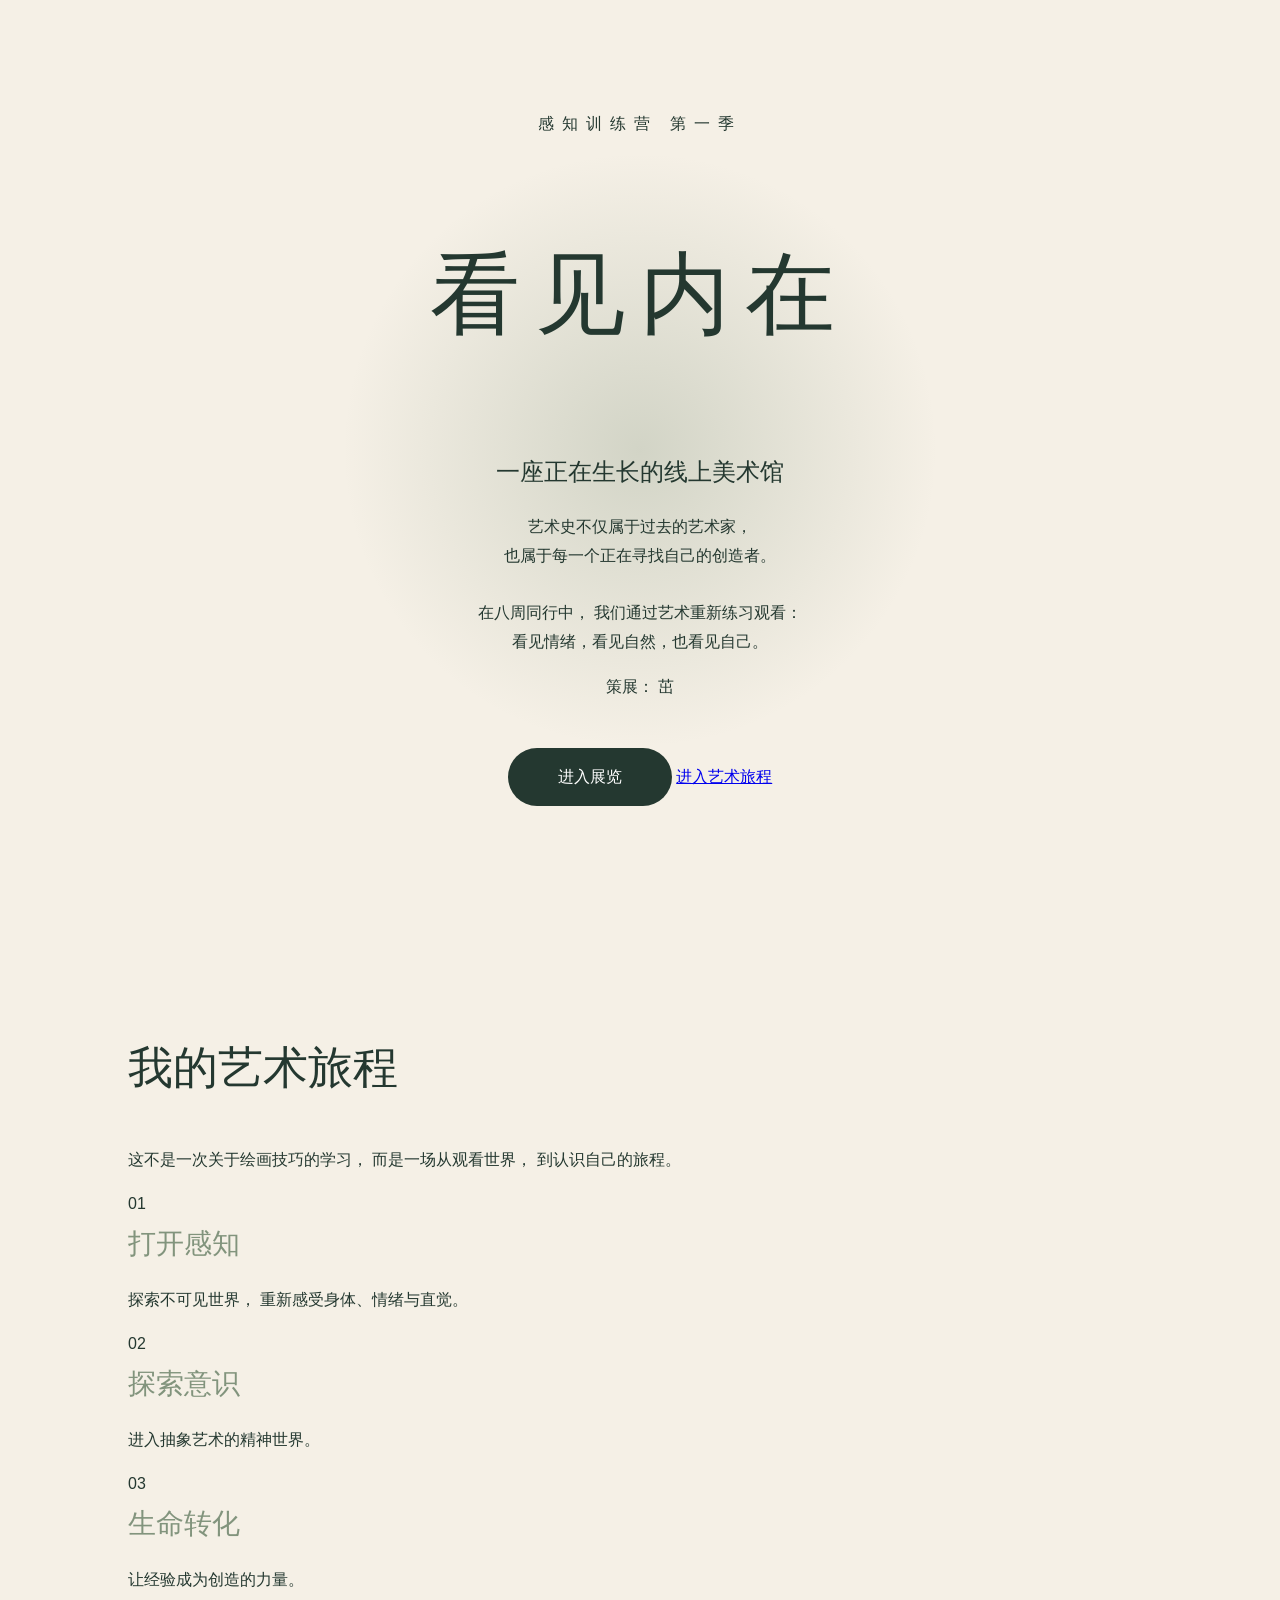
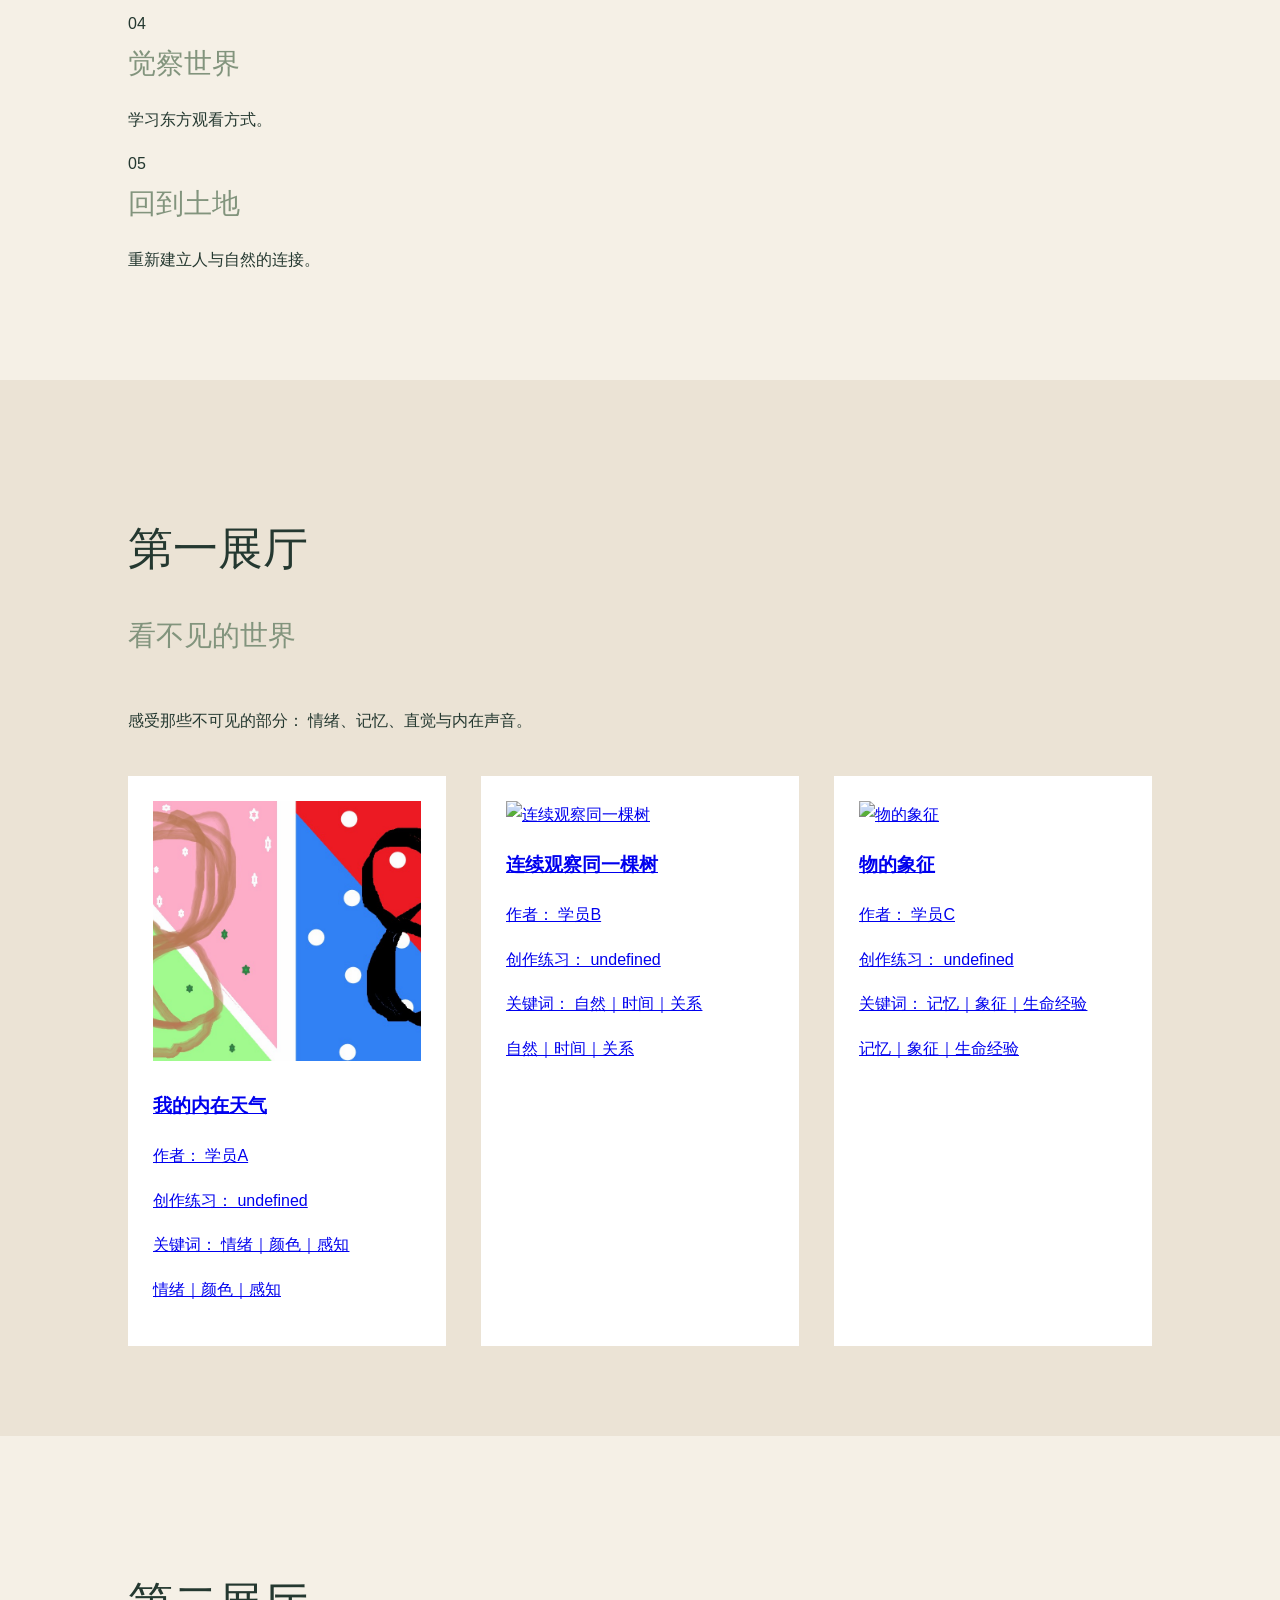
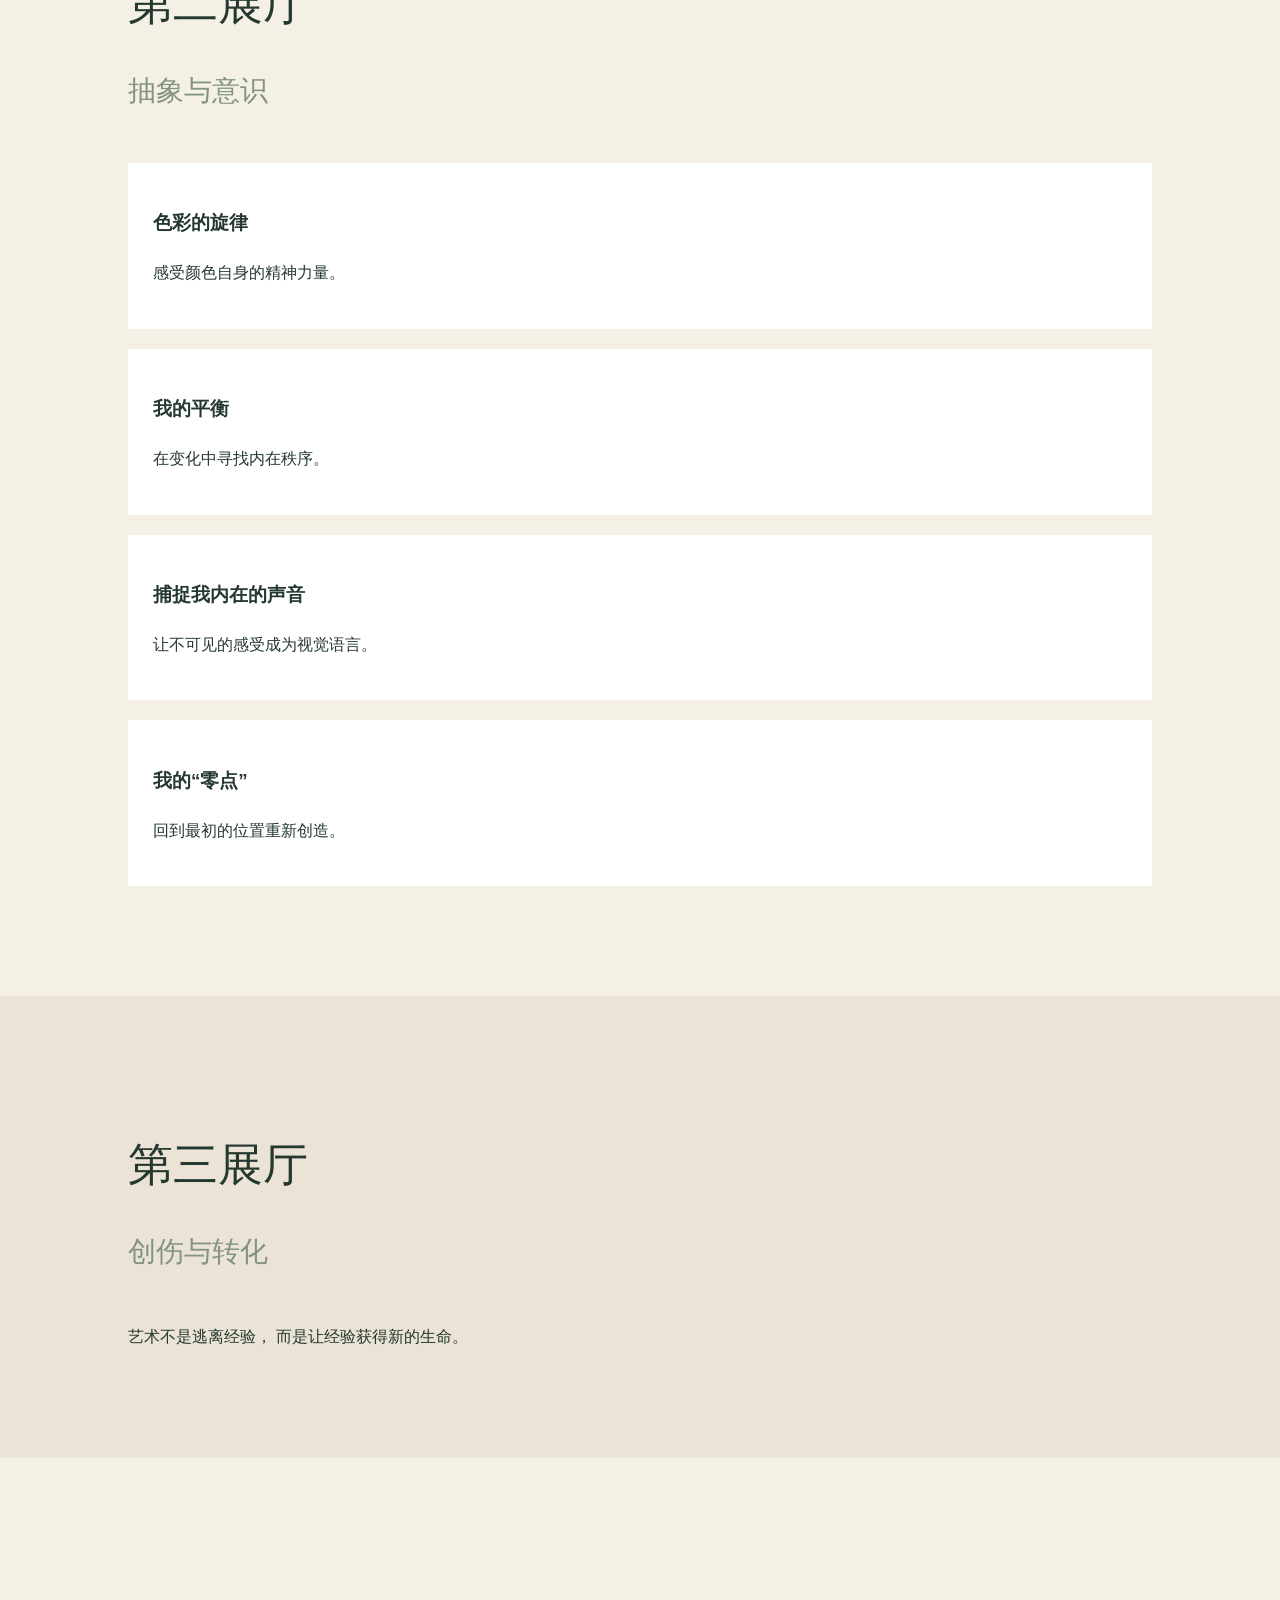
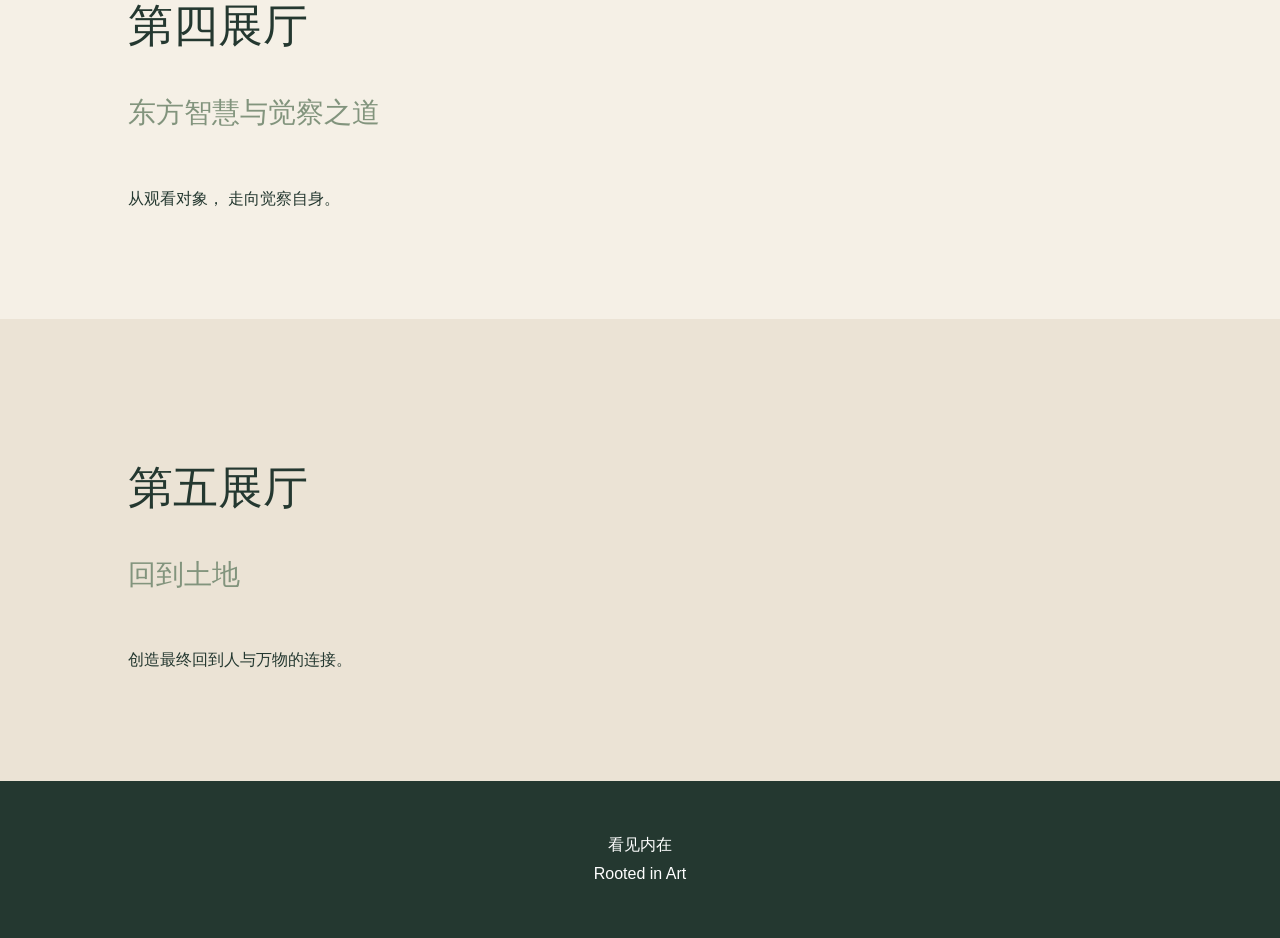
==== commit a1cddabd: "Update index.html" ====
--- a/index.html
+++ b/index.html
@@ -111,60 +111,20 @@
 到认识自己的旅程。
 
 </p>
-
-
-
-<div class="journey">
-
-
-<div class="journey-item">
-
-
-<div class="journey-title">
+<div>
 
 01
 
 <br>
 
-
-<div class="journey-content">
-
-
-<h3>
-
-打开感知
-
-</h3>
-
-
-<p>
-
-探索不可见世界，
-重新感受身体、情绪与直觉。
-
-</p>
-
-
-<p>
-
-艺术家：
-
-希尔玛·阿夫·克林特
-
-</p>
-
-
-<a href="#">
-
-进入第一展厅 →
-
-</a>
-
-
-</div>
-
-
-</div>
+<span>打开感知</span>
+
+<p>
+探索不可见世界， 重新感受身体、情绪与直觉。
+</p>
+
+</div>
+
 
 
 <div>
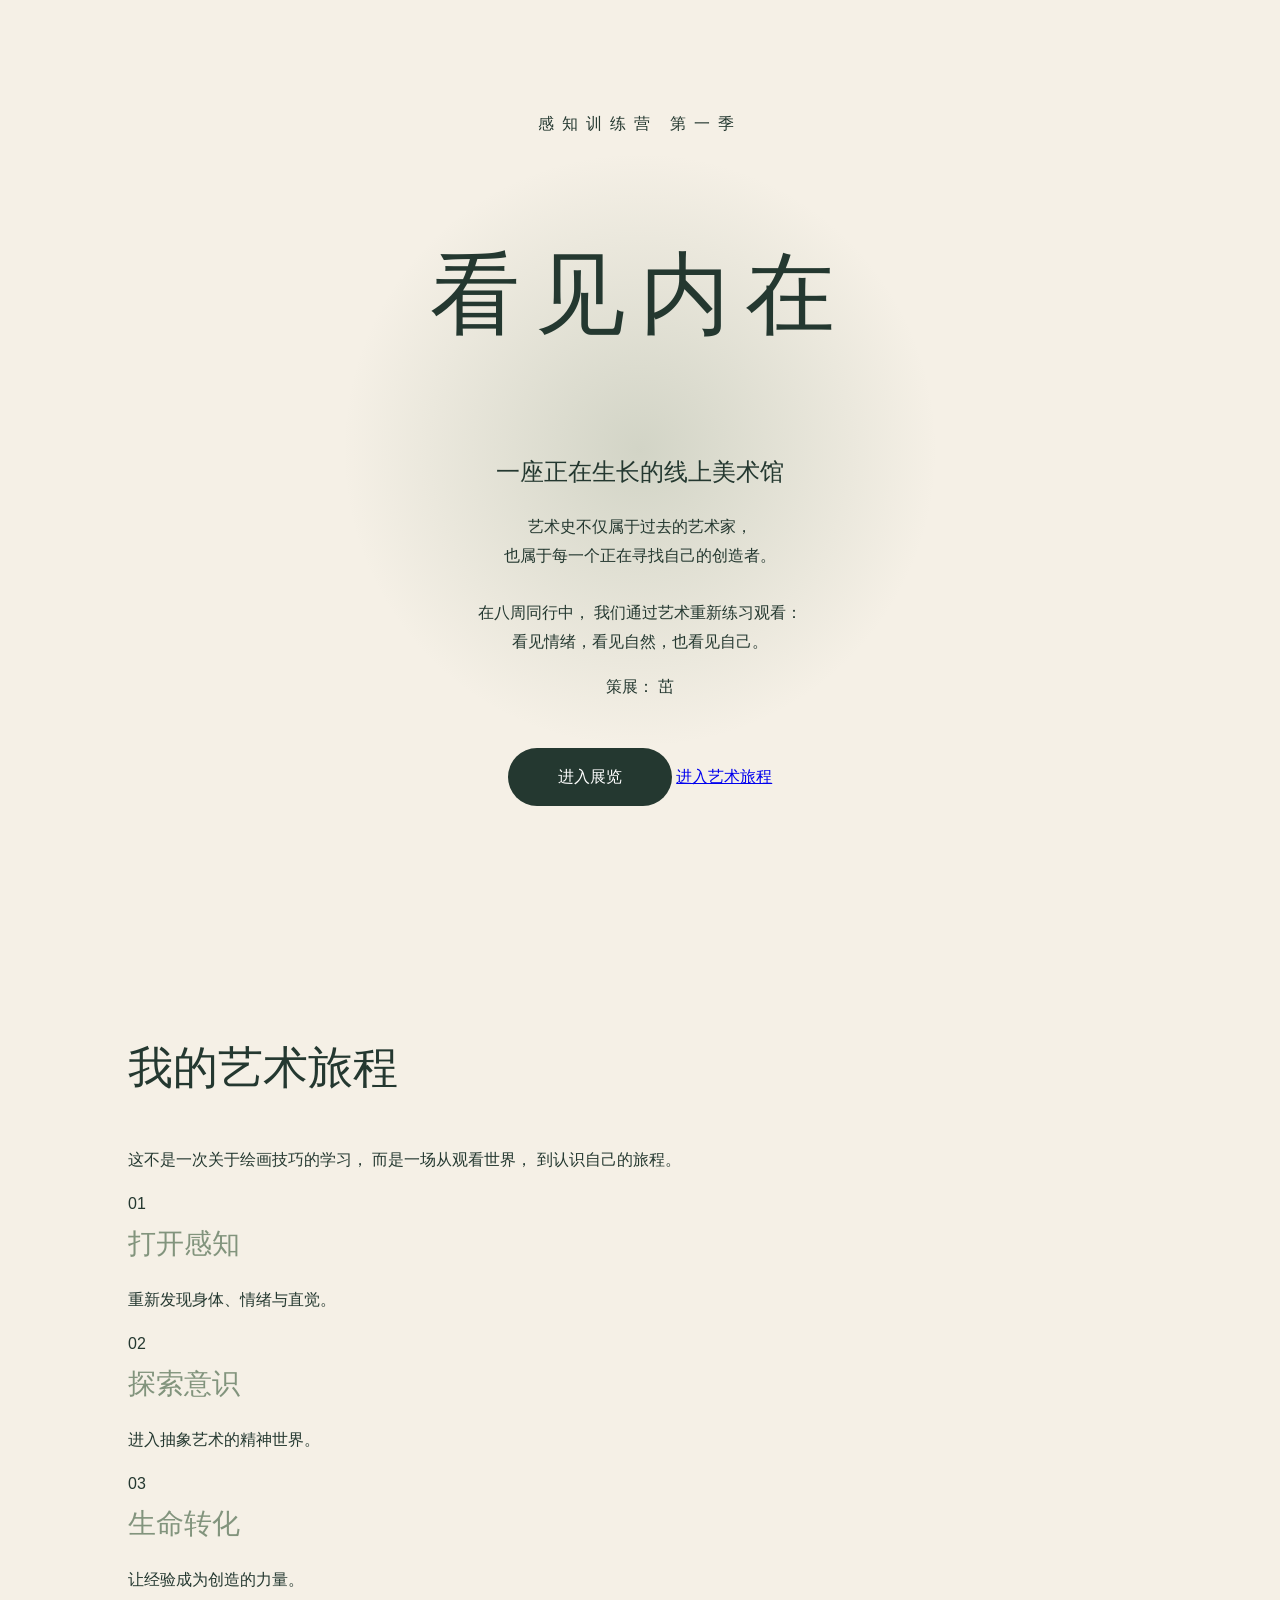
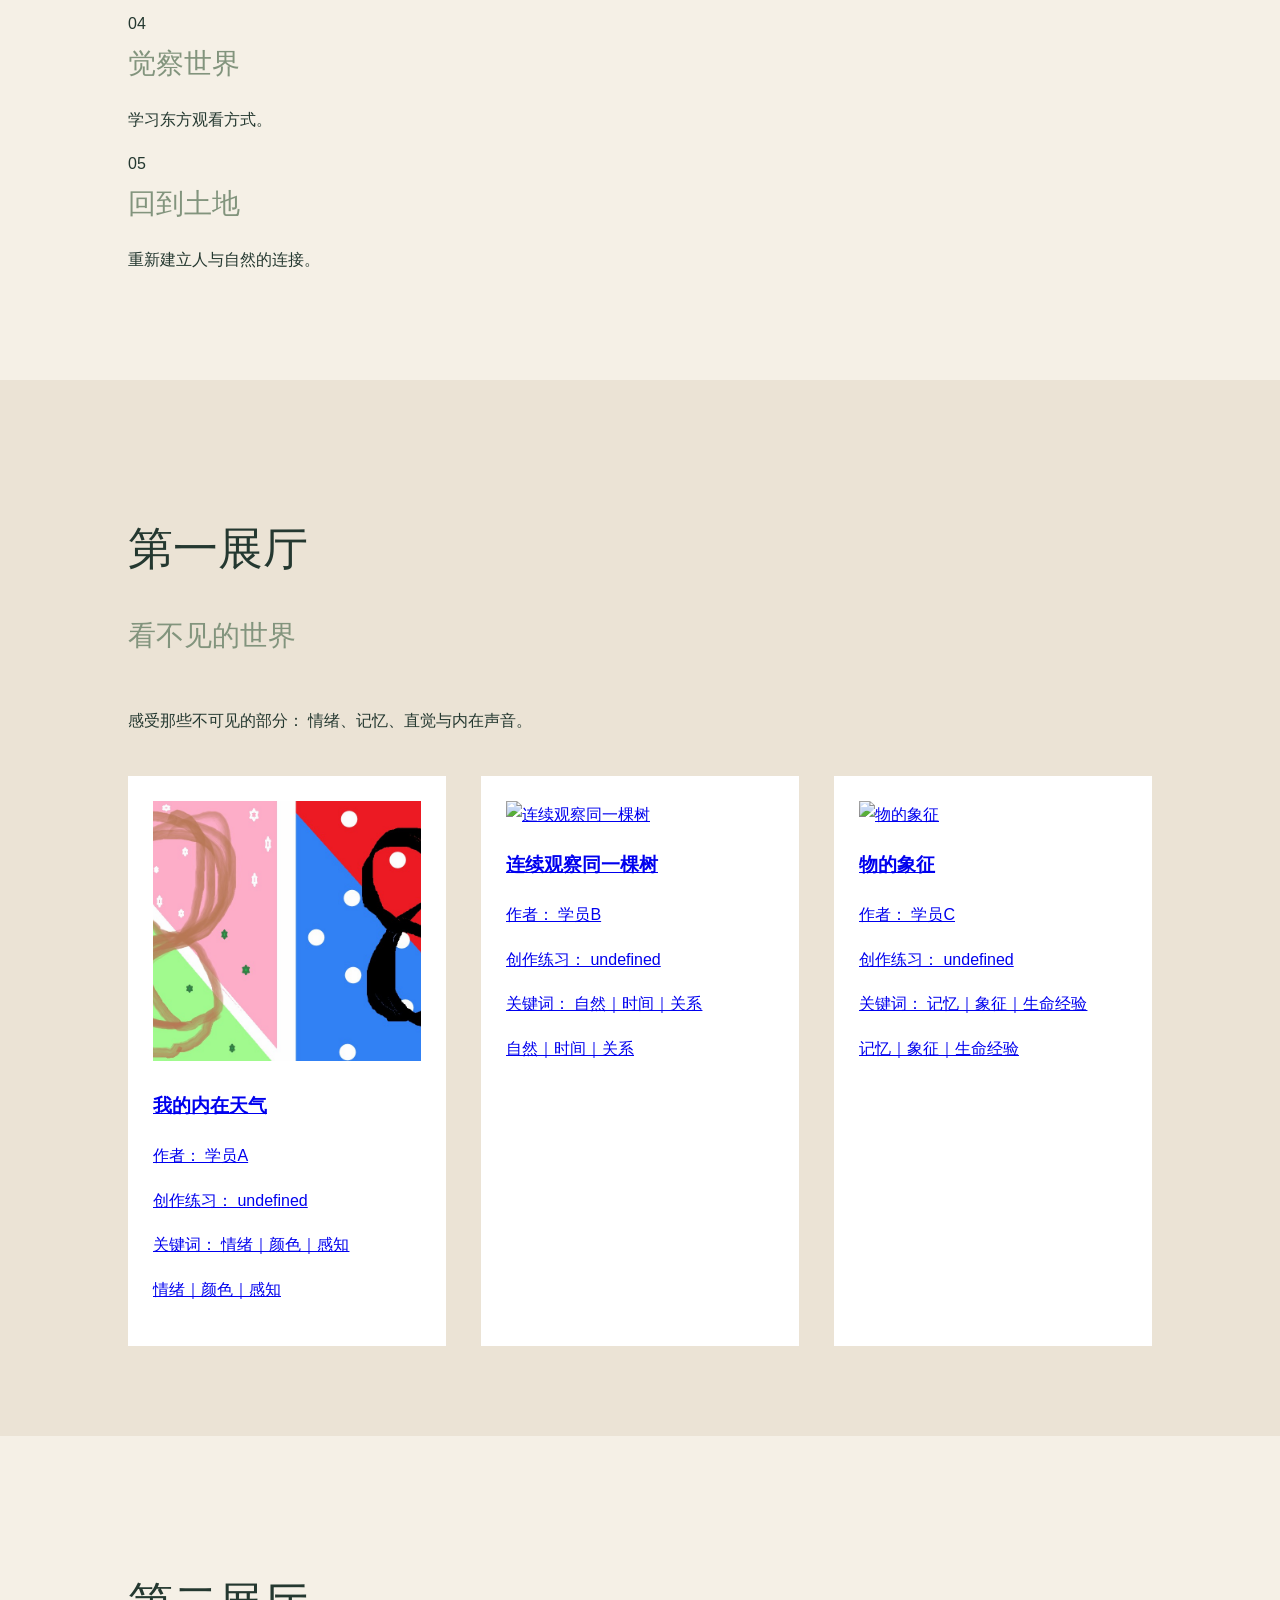
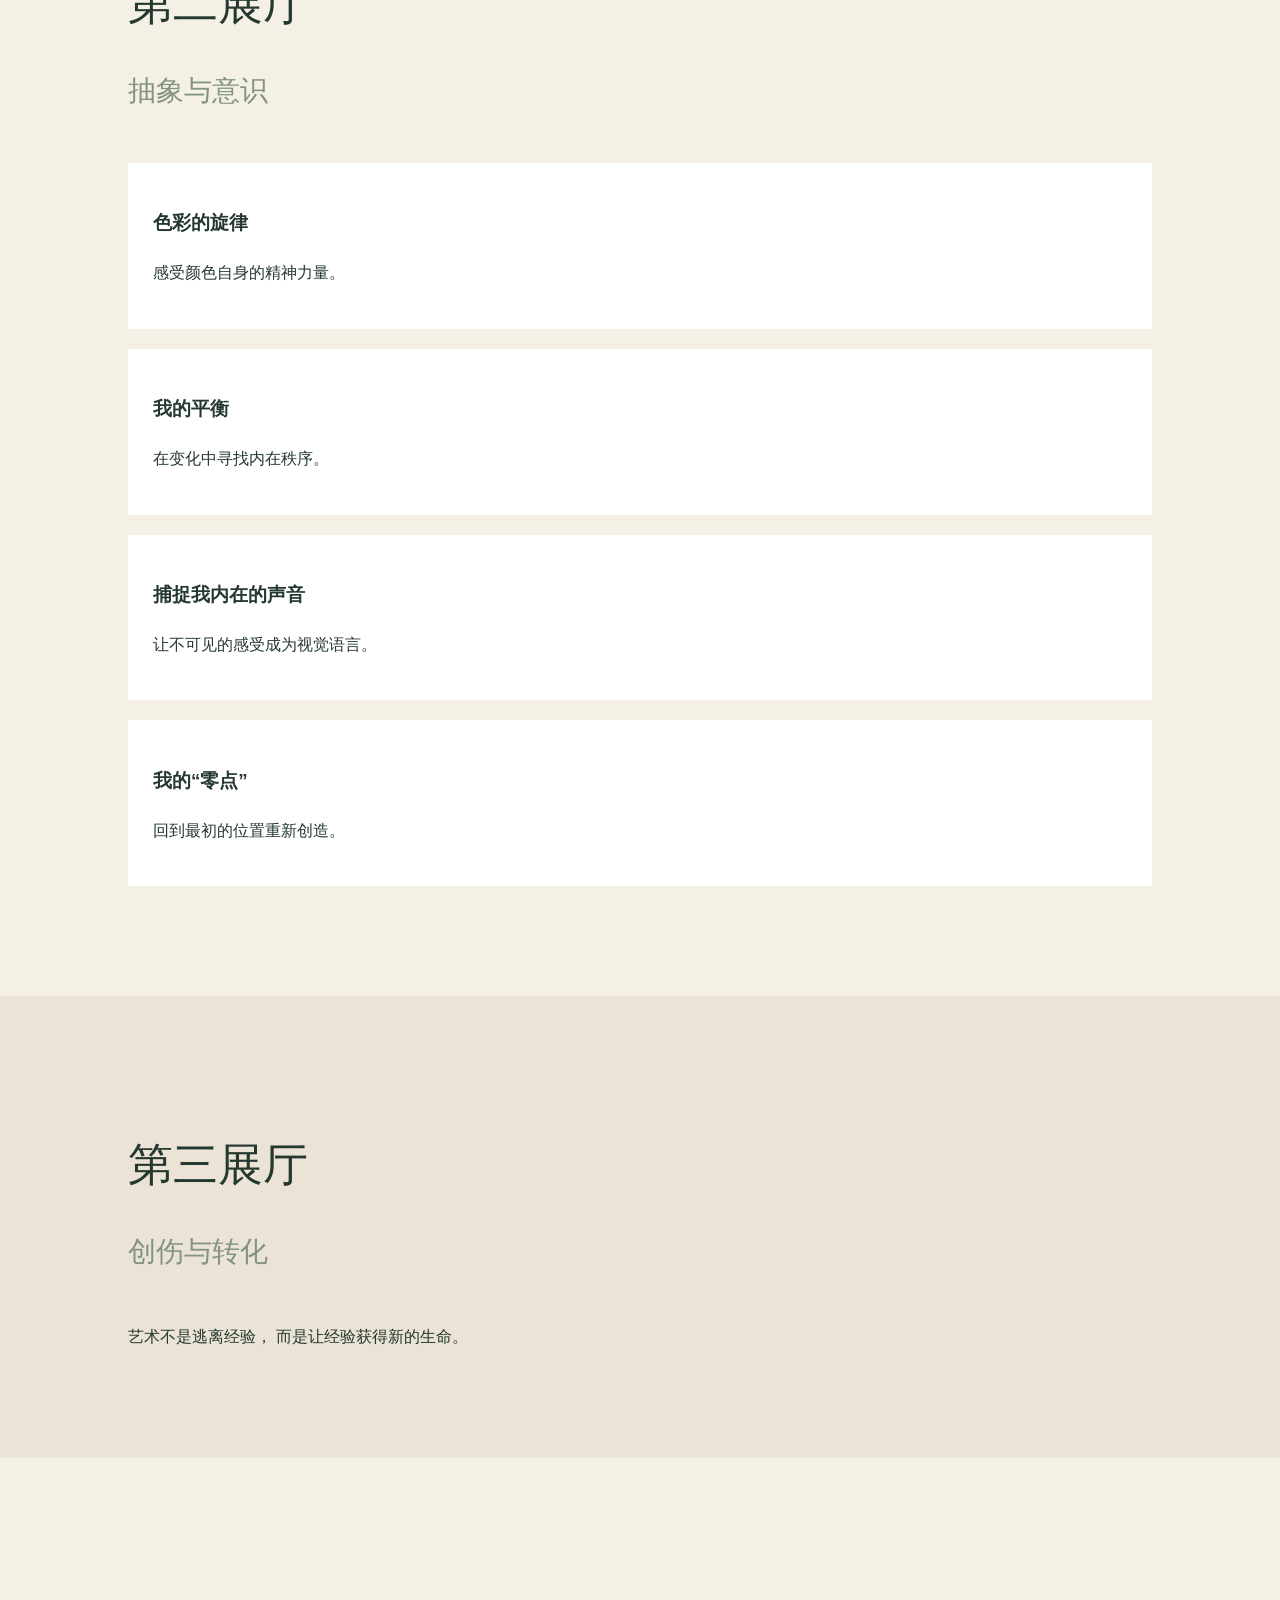
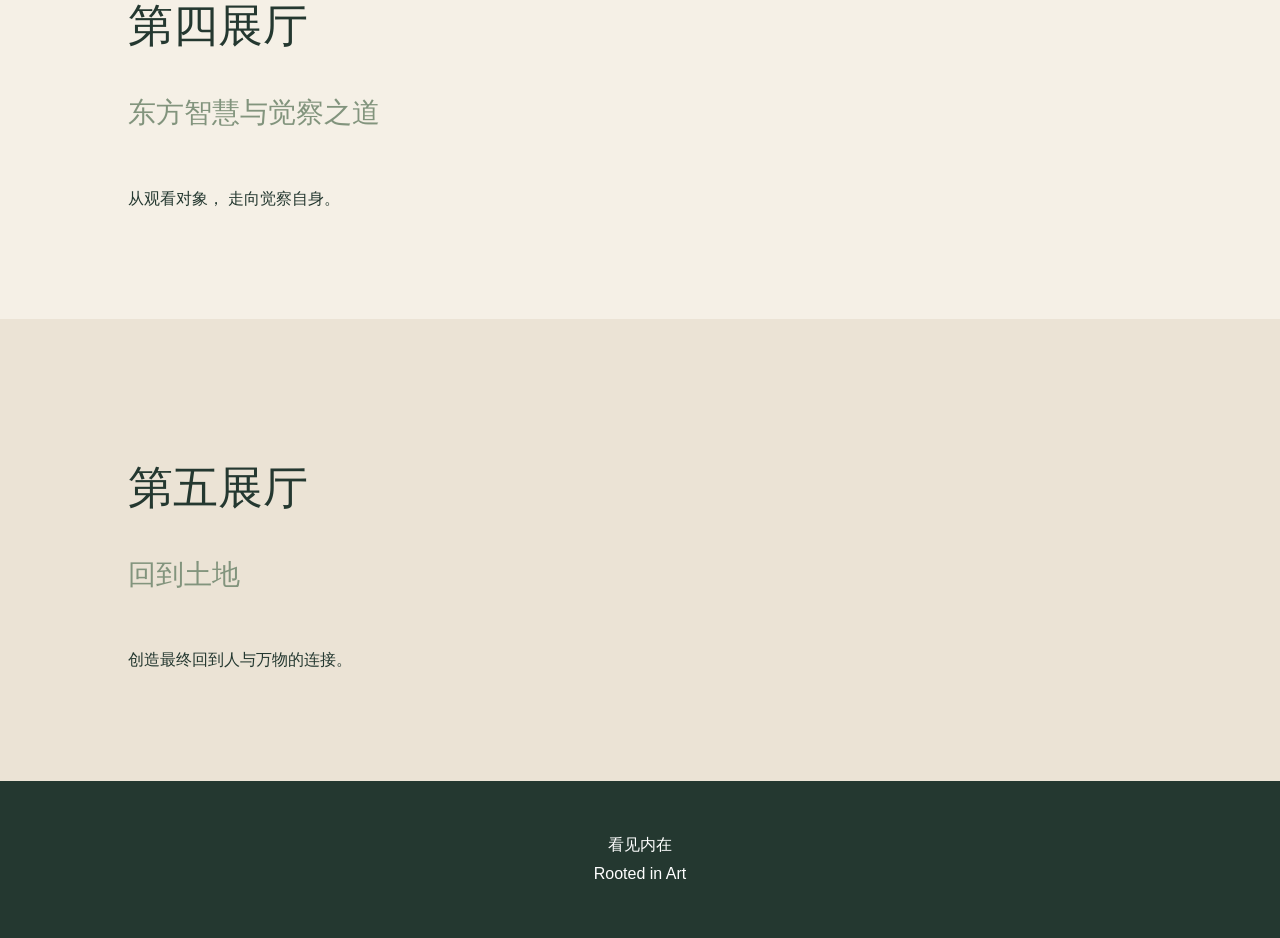
==== commit 6098a6a7: "Update index.html" ====
--- a/index.html
+++ b/index.html
@@ -111,6 +111,12 @@
 到认识自己的旅程。
 
 </p>
+
+
+
+<div class="journey">
+
+
 <div>
 
 01
@@ -120,7 +126,7 @@
 <span>打开感知</span>
 
 <p>
-探索不可见世界， 重新感受身体、情绪与直觉。
+重新发现身体、情绪与直觉。
 </p>
 
 </div>
@@ -197,7 +203,6 @@
 
 
 </section>
-
 
 
 
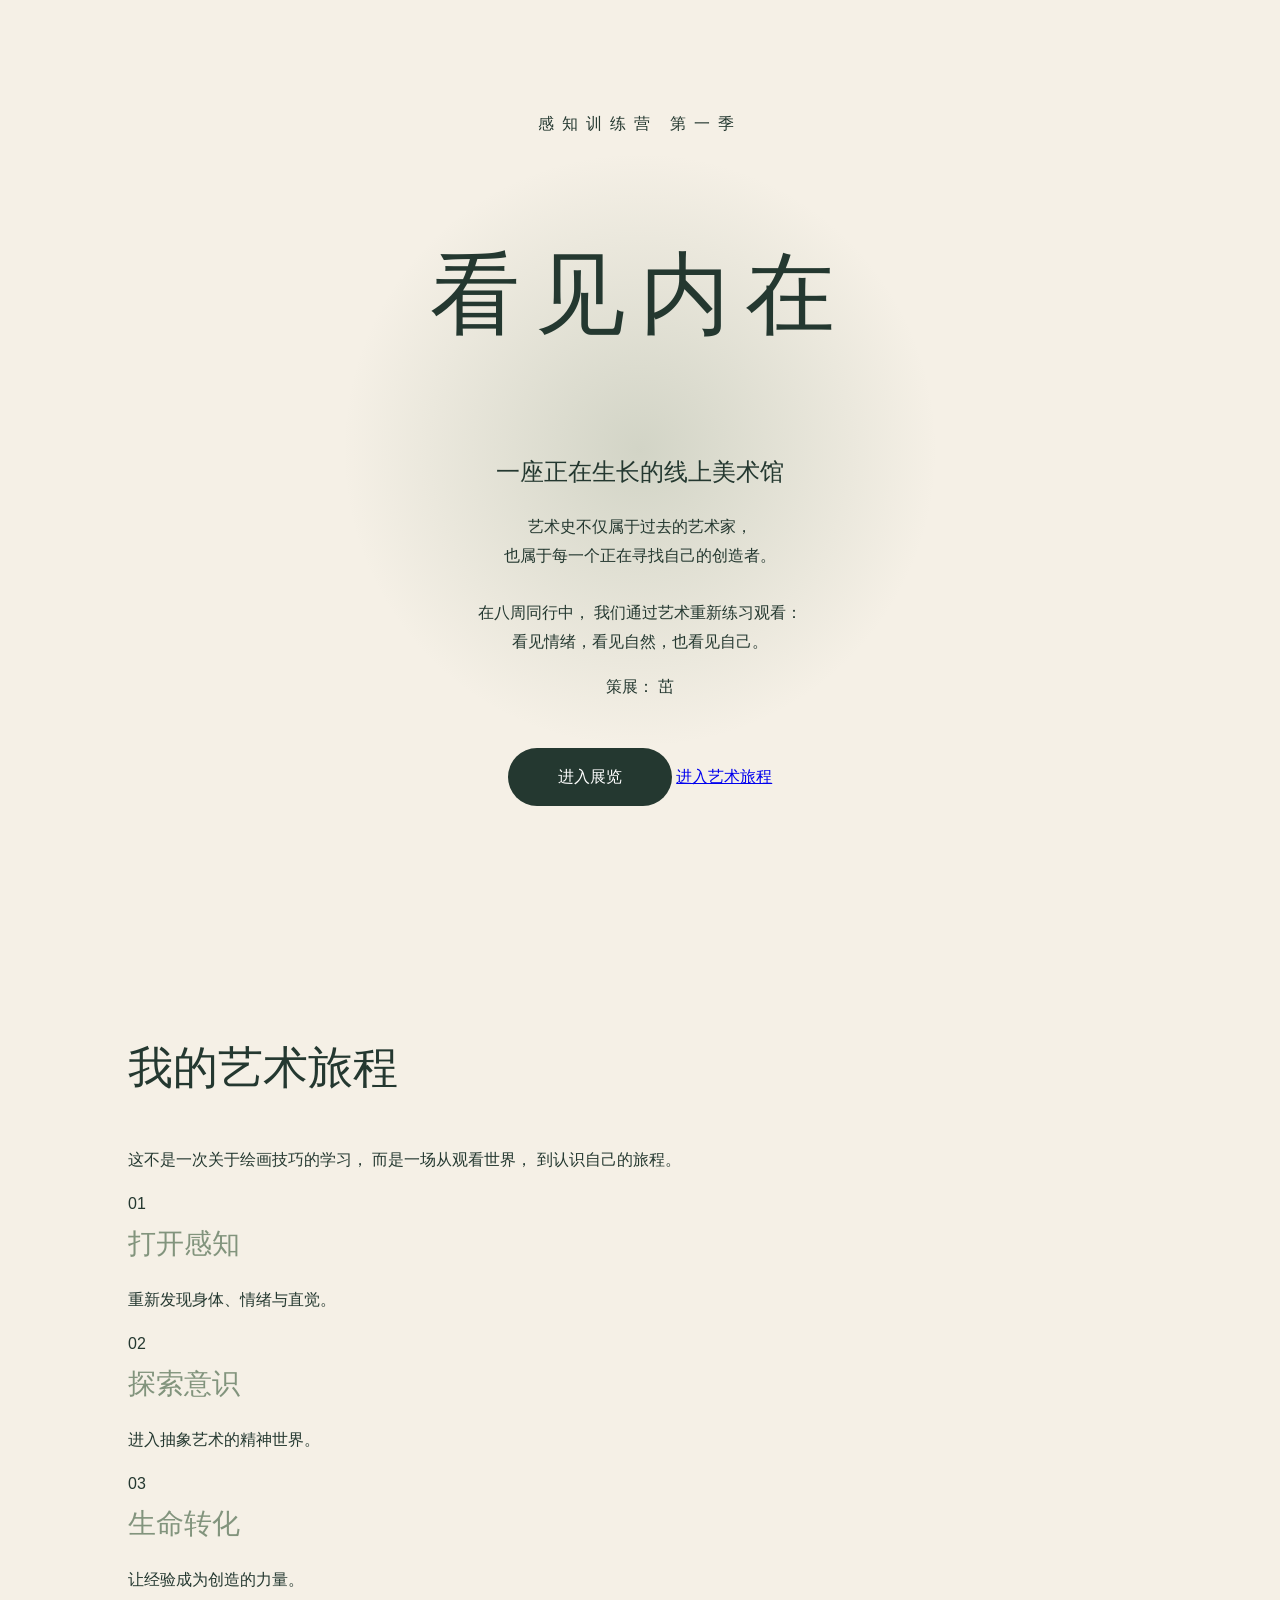
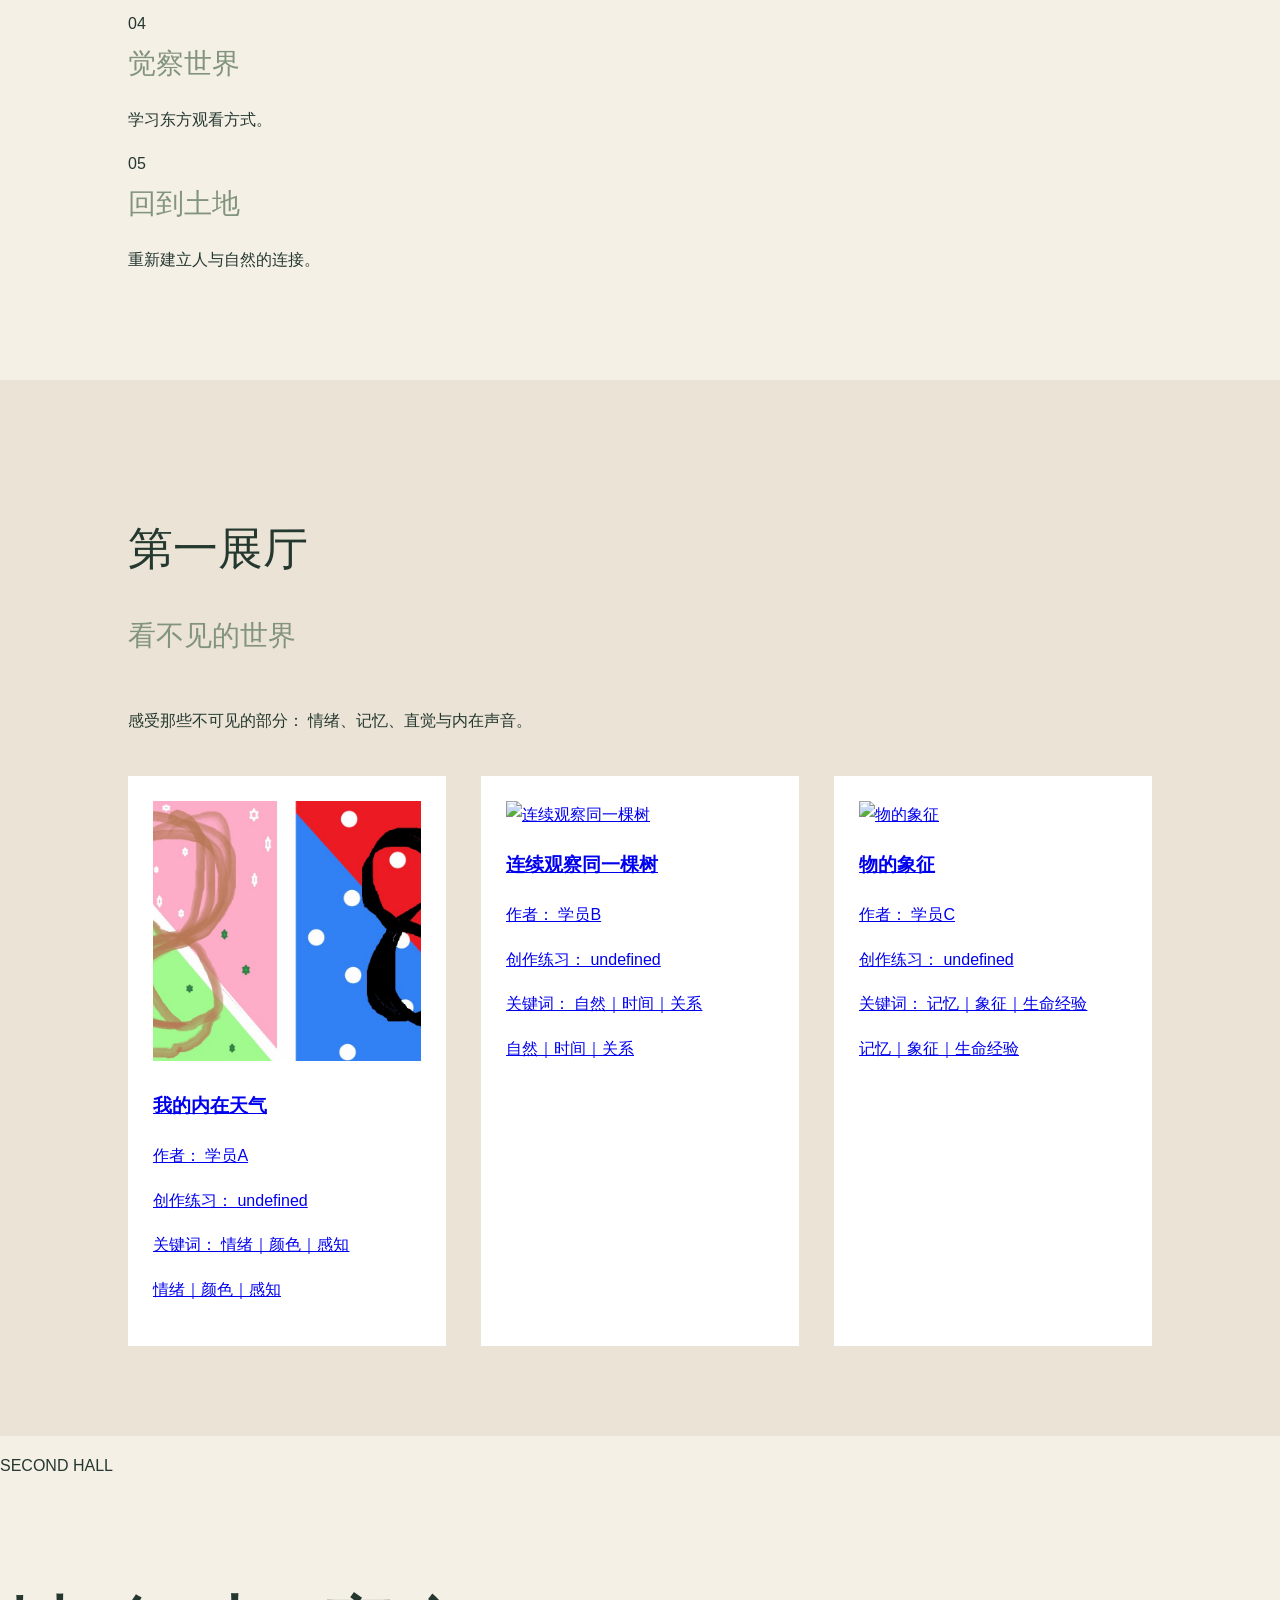
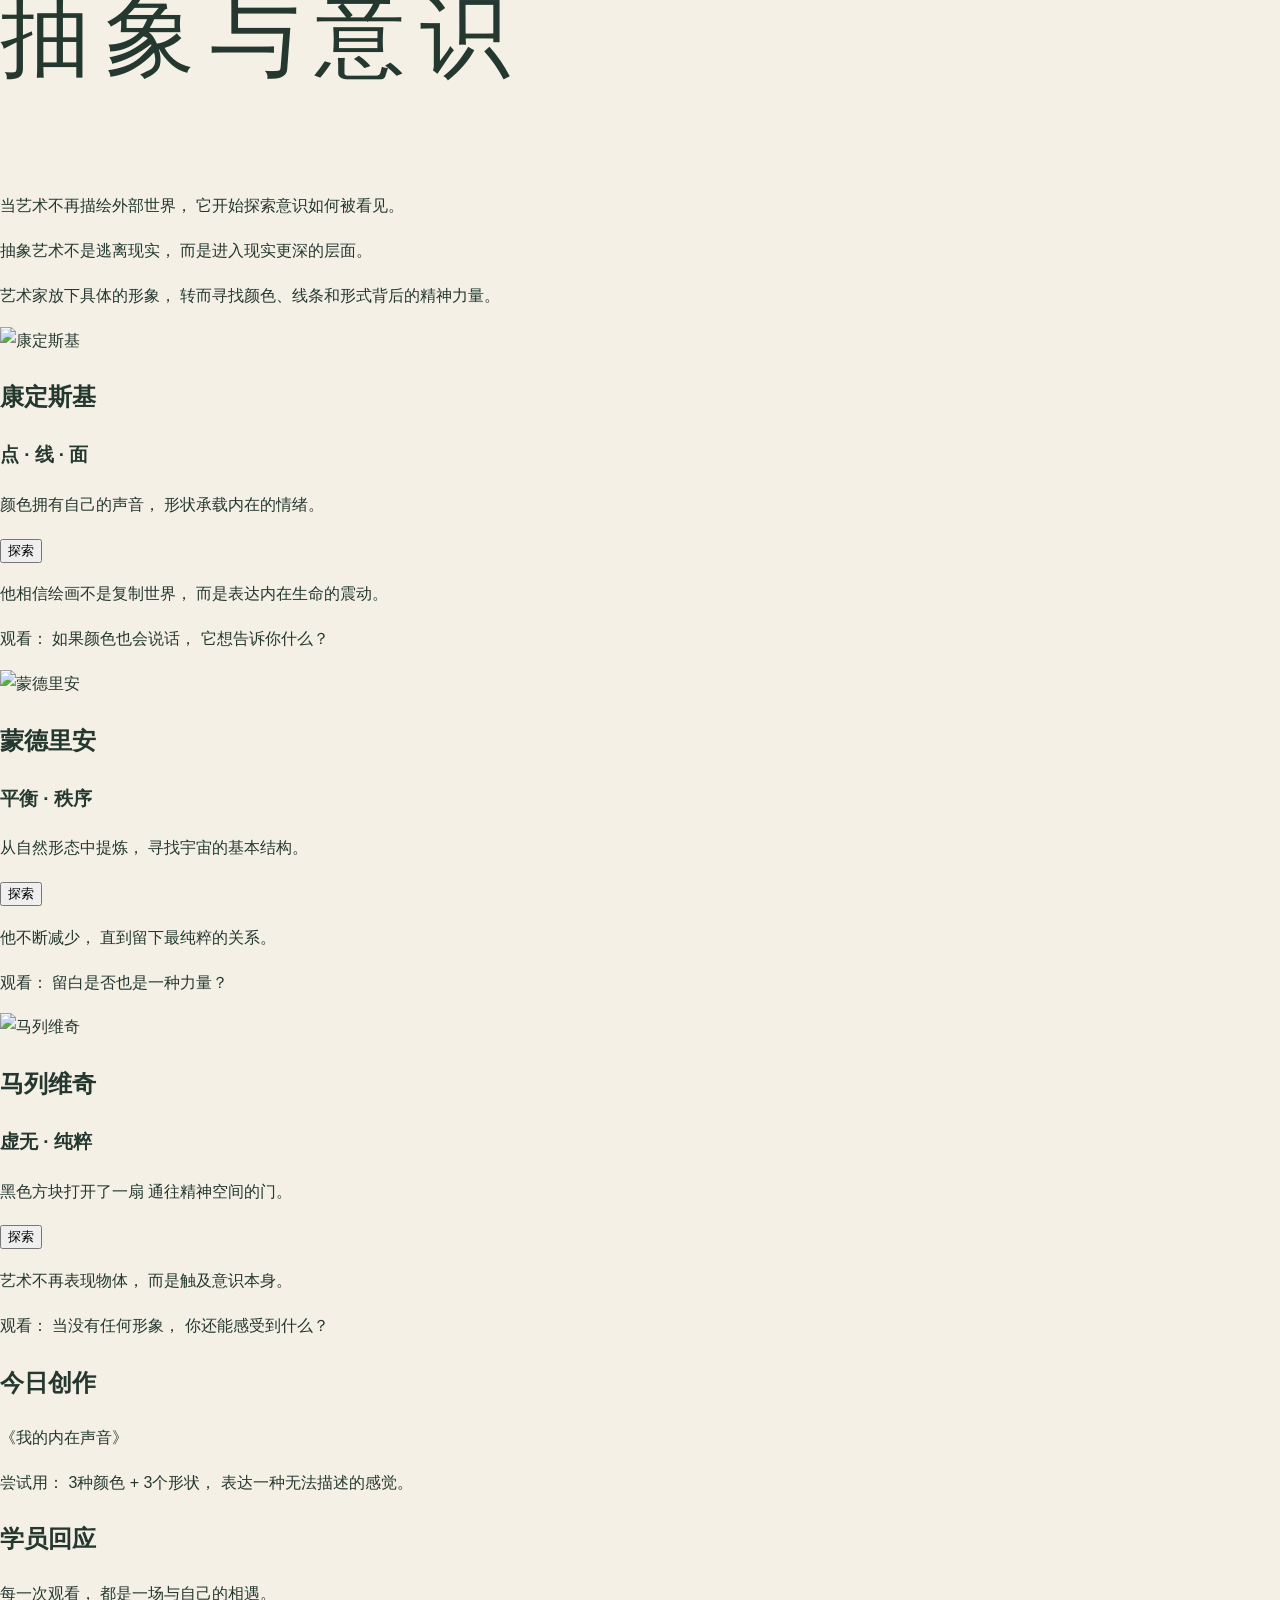
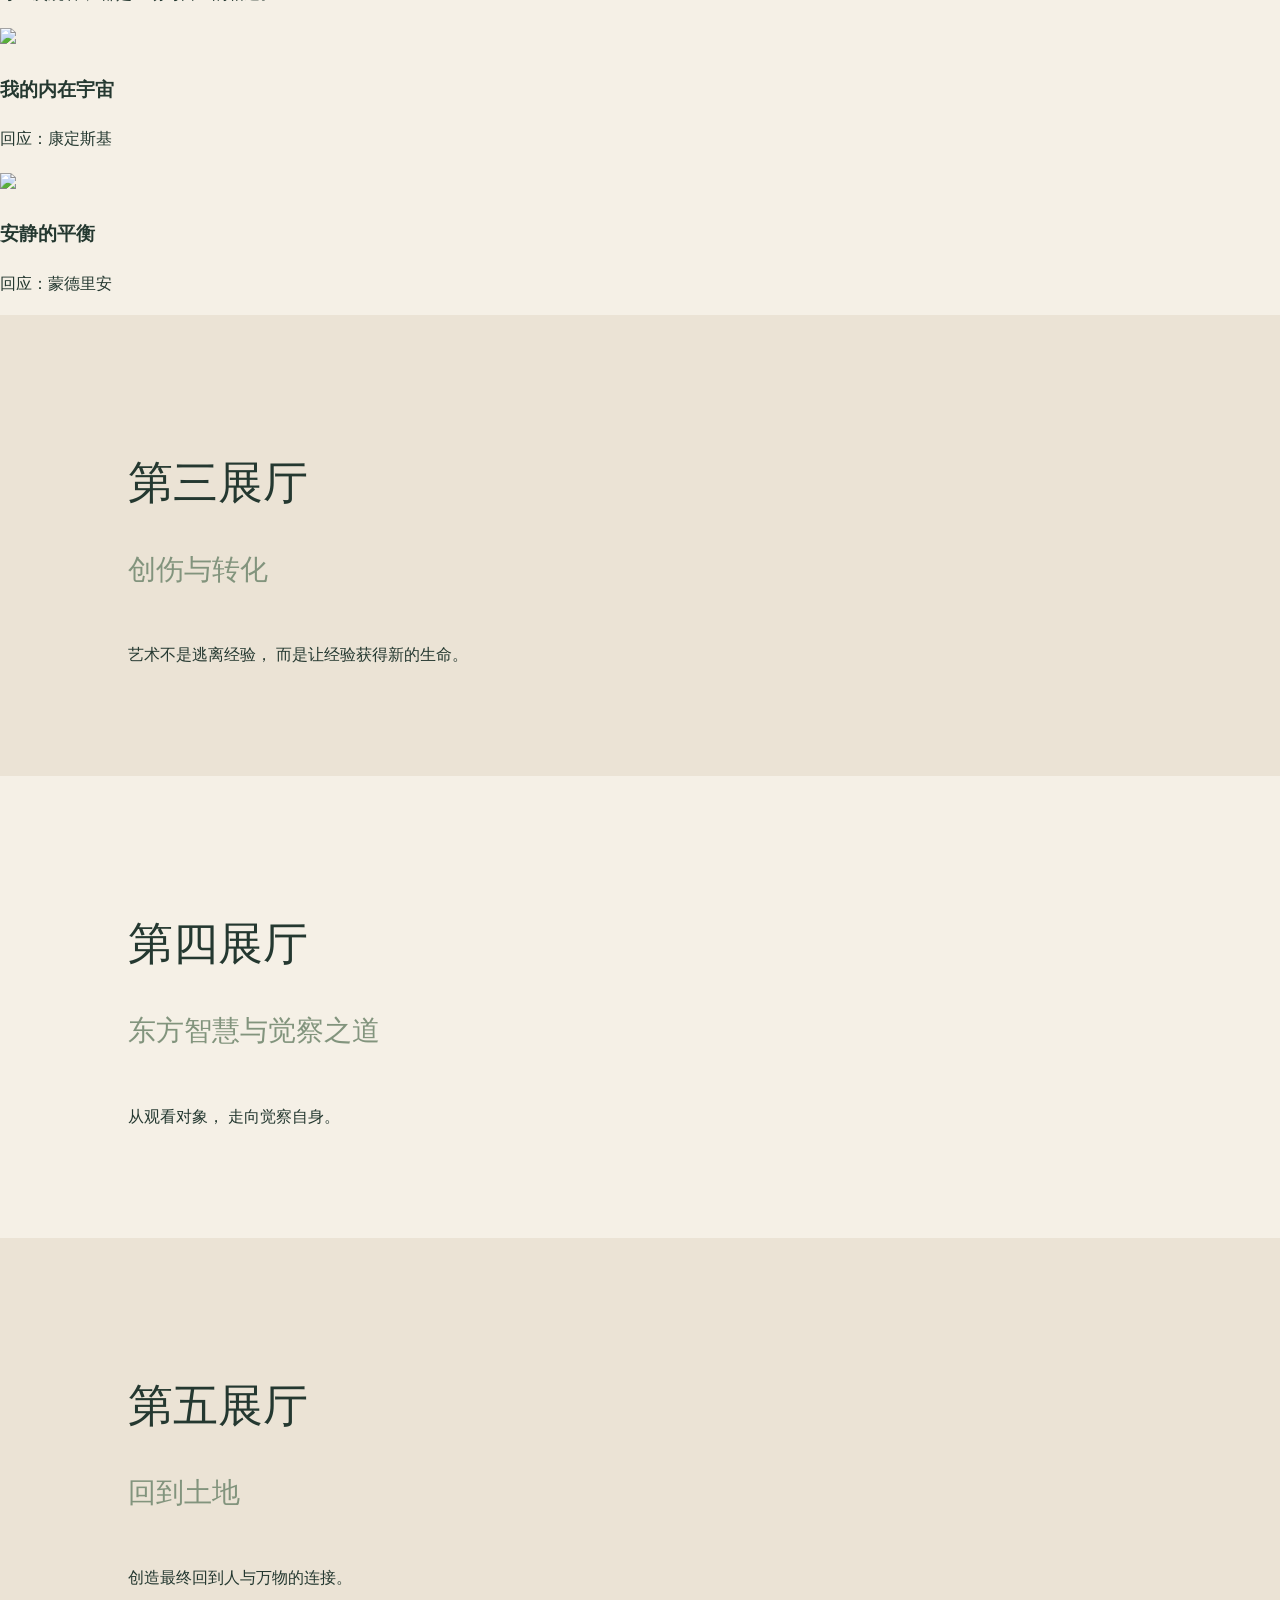
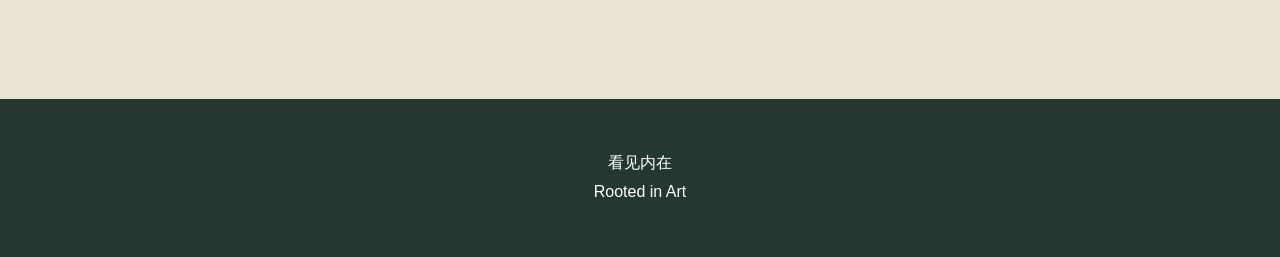
==== commit d09db763: "Update index.html" ====
--- a/index.html
+++ b/index.html
@@ -247,90 +247,292 @@
 
 
 
-<section class="section">
-
-<h2>
-
-第二展厅
-
-<br>
-
-<span>
-抽象与意识
-</span>
-
-</h2>
-
-
-<div class="module">
-
-
-<h3>
-色彩的旋律
-</h3>
-
-
-<p>
-感受颜色自身的精神力量。
-</p>
-
-
-</div>
-
-
-
-<div class="module">
-
-
-<h3>
-我的平衡
-</h3>
-
-
-<p>
-在变化中寻找内在秩序。
-</p>
-
-
-</div>
-
-
-
-<div class="module">
-
-
-<h3>
-捕捉我内在的声音
-</h3>
-
-
-<p>
-让不可见的感受成为视觉语言。
-</p>
-
-
-</div>
-
-
-
-<div class="module">
-
-
-<h3>
-我的“零点”
-</h3>
-
-
-<p>
-回到最初的位置重新创造。
-</p>
-
-
-</div>
+<!-- =========================
+     第二展厅：抽象与意识 v2
+========================= -->
+
+<section class="hall-section" id="hall02">
+
+    <div class="hall-header">
+
+        <p class="hall-number">
+            SECOND HALL
+        </p>
+
+        <h1>
+            抽象与意识
+        </h1>
+
+        <p class="hall-subtitle">
+            当艺术不再描绘外部世界，
+            它开始探索意识如何被看见。
+        </p>
+
+    </div>
+
+
+    <!-- 展厅引导 -->
+
+    <div class="hall-intro">
+
+        <p>
+            抽象艺术不是逃离现实，
+            而是进入现实更深的层面。
+        </p>
+
+        <p>
+            艺术家放下具体的形象，
+            转而寻找颜色、线条和形式背后的精神力量。
+        </p>
+
+    </div>
+
+
+
+    <!-- 艺术家区域 -->
+
+    <div class="artist-grid">
+
+
+        <!-- 康定斯基 -->
+
+        <div class="artist-card">
+
+            <img 
+            src="images/kandinsky.jpg"
+            alt="康定斯基">
+
+            <div class="artist-content">
+
+                <h2>
+                    康定斯基
+                </h2>
+
+                <h3>
+                    点 · 线 · 面
+                </h3>
+
+                <p>
+                    颜色拥有自己的声音，
+                    形状承载内在的情绪。
+                </p>
+
+                <button class="open-info">
+                    探索
+                </button>
+
+
+                <div class="artist-more">
+
+                    <p>
+                    他相信绘画不是复制世界，
+                    而是表达内在生命的震动。
+                    </p>
+
+                    <p class="question">
+                    观看：
+                    如果颜色也会说话，
+                    它想告诉你什么？
+                    </p>
+
+                </div>
+
+            </div>
+
+        </div>
+
+
+
+        <!-- 蒙德里安 -->
+
+        <div class="artist-card">
+
+            <img 
+            src="images/mondrian.jpg"
+            alt="蒙德里安">
+
+
+            <div class="artist-content">
+
+                <h2>
+                    蒙德里安
+                </h2>
+
+                <h3>
+                    平衡 · 秩序
+                </h3>
+
+                <p>
+                    从自然形态中提炼，
+                    寻找宇宙的基本结构。
+                </p>
+
+
+                <button class="open-info">
+                    探索
+                </button>
+
+
+                <div class="artist-more">
+
+                    <p>
+                    他不断减少，
+                    直到留下最纯粹的关系。
+                    </p>
+
+                    <p class="question">
+                    观看：
+                    留白是否也是一种力量？
+                    </p>
+
+                </div>
+
+            </div>
+
+        </div>
+
+
+
+
+        <!-- 马列维奇 -->
+
+        <div class="artist-card">
+
+            <img 
+            src="images/malevich.jpg"
+            alt="马列维奇">
+
+
+            <div class="artist-content">
+
+                <h2>
+                    马列维奇
+                </h2>
+
+                <h3>
+                    虚无 · 纯粹
+                </h3>
+
+
+                <p>
+                    黑色方块打开了一扇
+                    通往精神空间的门。
+                </p>
+
+
+                <button class="open-info">
+                    探索
+                </button>
+
+
+                <div class="artist-more">
+
+                    <p>
+                    艺术不再表现物体，
+                    而是触及意识本身。
+                    </p>
+
+
+                    <p class="question">
+                    观看：
+                    当没有任何形象，
+                    你还能感受到什么？
+                    </p>
+
+                </div>
+
+
+            </div>
+
+
+        </div>
+
+
+    </div>
+
+
+
+    <!-- 创作练习 -->
+
+    <div class="creation-box">
+
+        <h2>
+            今日创作
+        </h2>
+
+
+        <p>
+            《我的内在声音》
+        </p>
+
+
+        <p>
+            尝试用：
+            3种颜色 + 3个形状，
+            表达一种无法描述的感觉。
+        </p>
+
+
+    </div>
+
+
+
+
+    <!-- 学员作品 -->
+
+    <div class="student-response">
+
+
+        <h2>
+            学员回应
+        </h2>
+
+
+        <p>
+            每一次观看，
+            都是一场与自己的相遇。
+        </p>
+
+
+        <div class="student-grid">
+
+            <div class="student-card">
+
+                <img src="students/work01.jpg">
+
+                <h3>
+                    我的内在宇宙
+                </h3>
+
+                <p>
+                    回应：康定斯基
+                </p>
+
+            </div>
+
+
+            <div class="student-card">
+
+                <img src="students/work02.jpg">
+
+                <h3>
+                    安静的平衡
+                </h3>
+
+                <p>
+                    回应：蒙德里安
+                </p>
+
+            </div>
+
+
+        </div>
+
+
+    </div>
 
 
 </section>
-
 
 
 
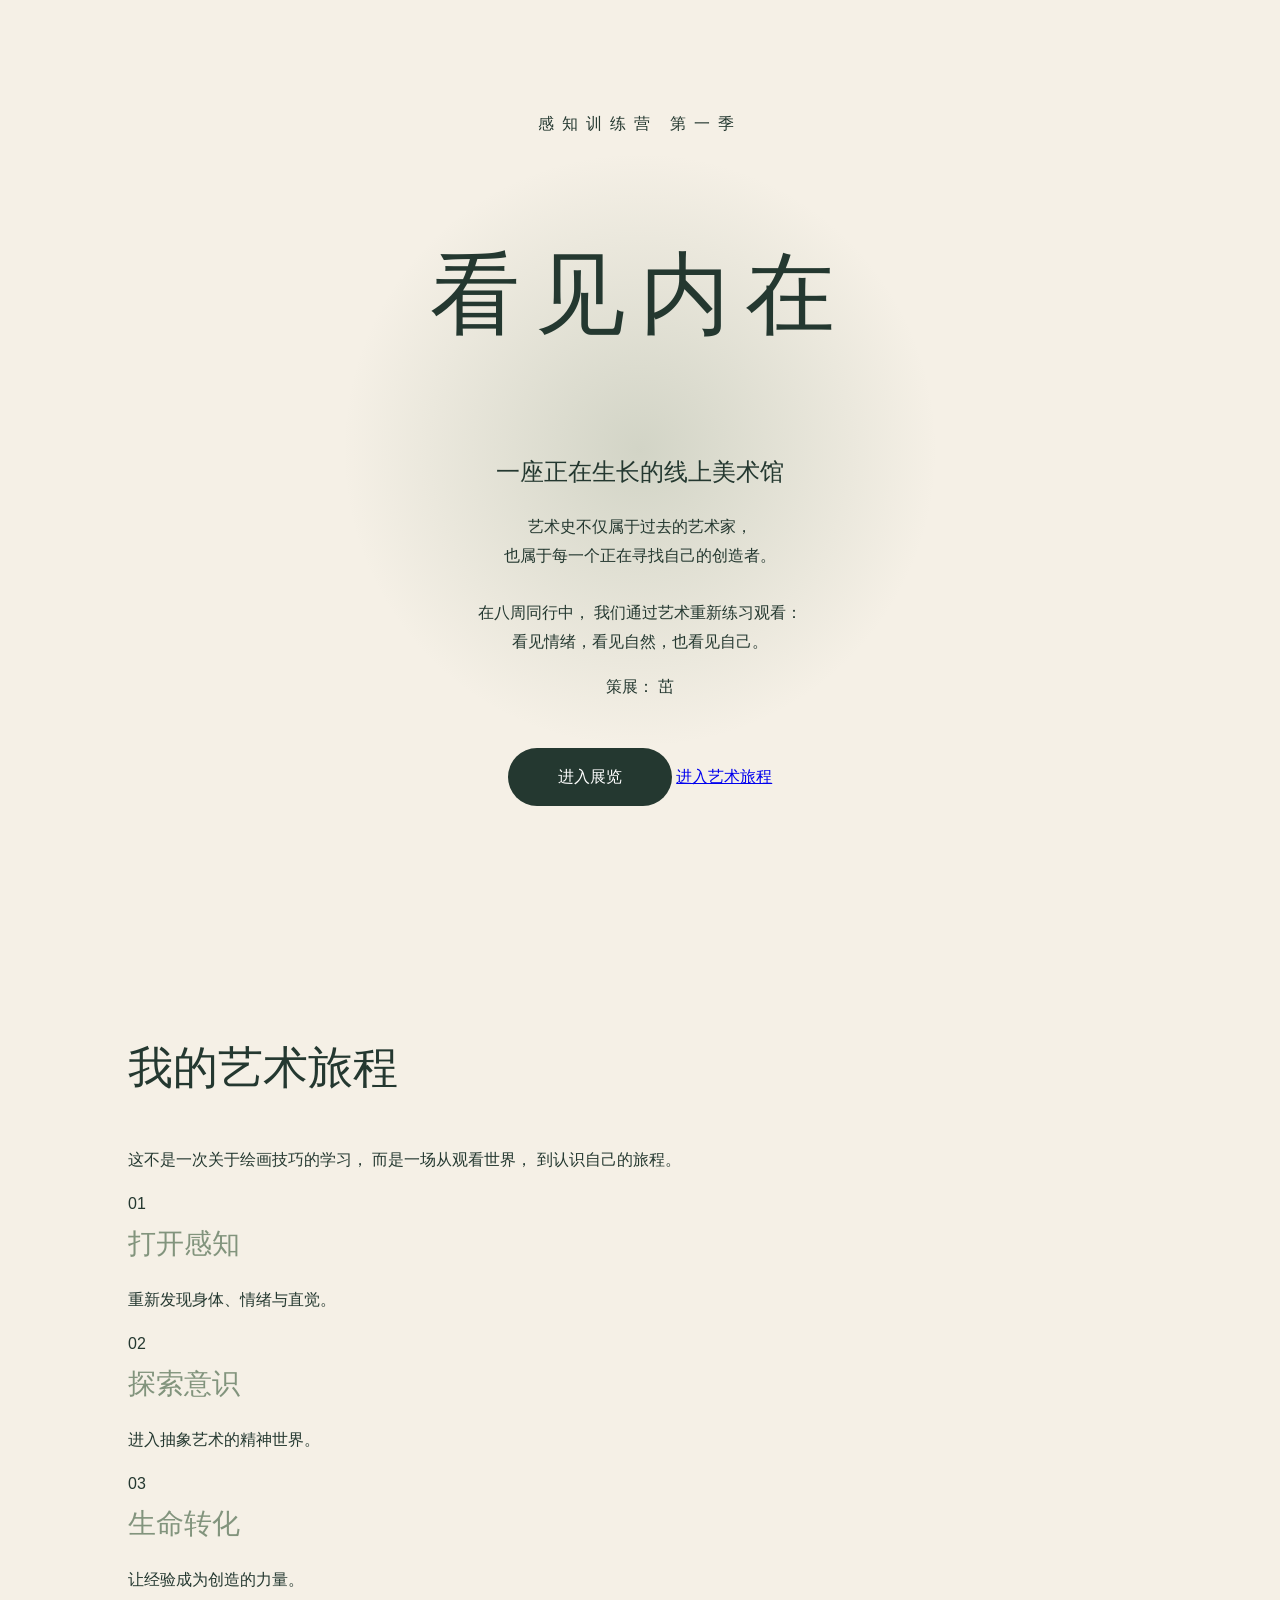
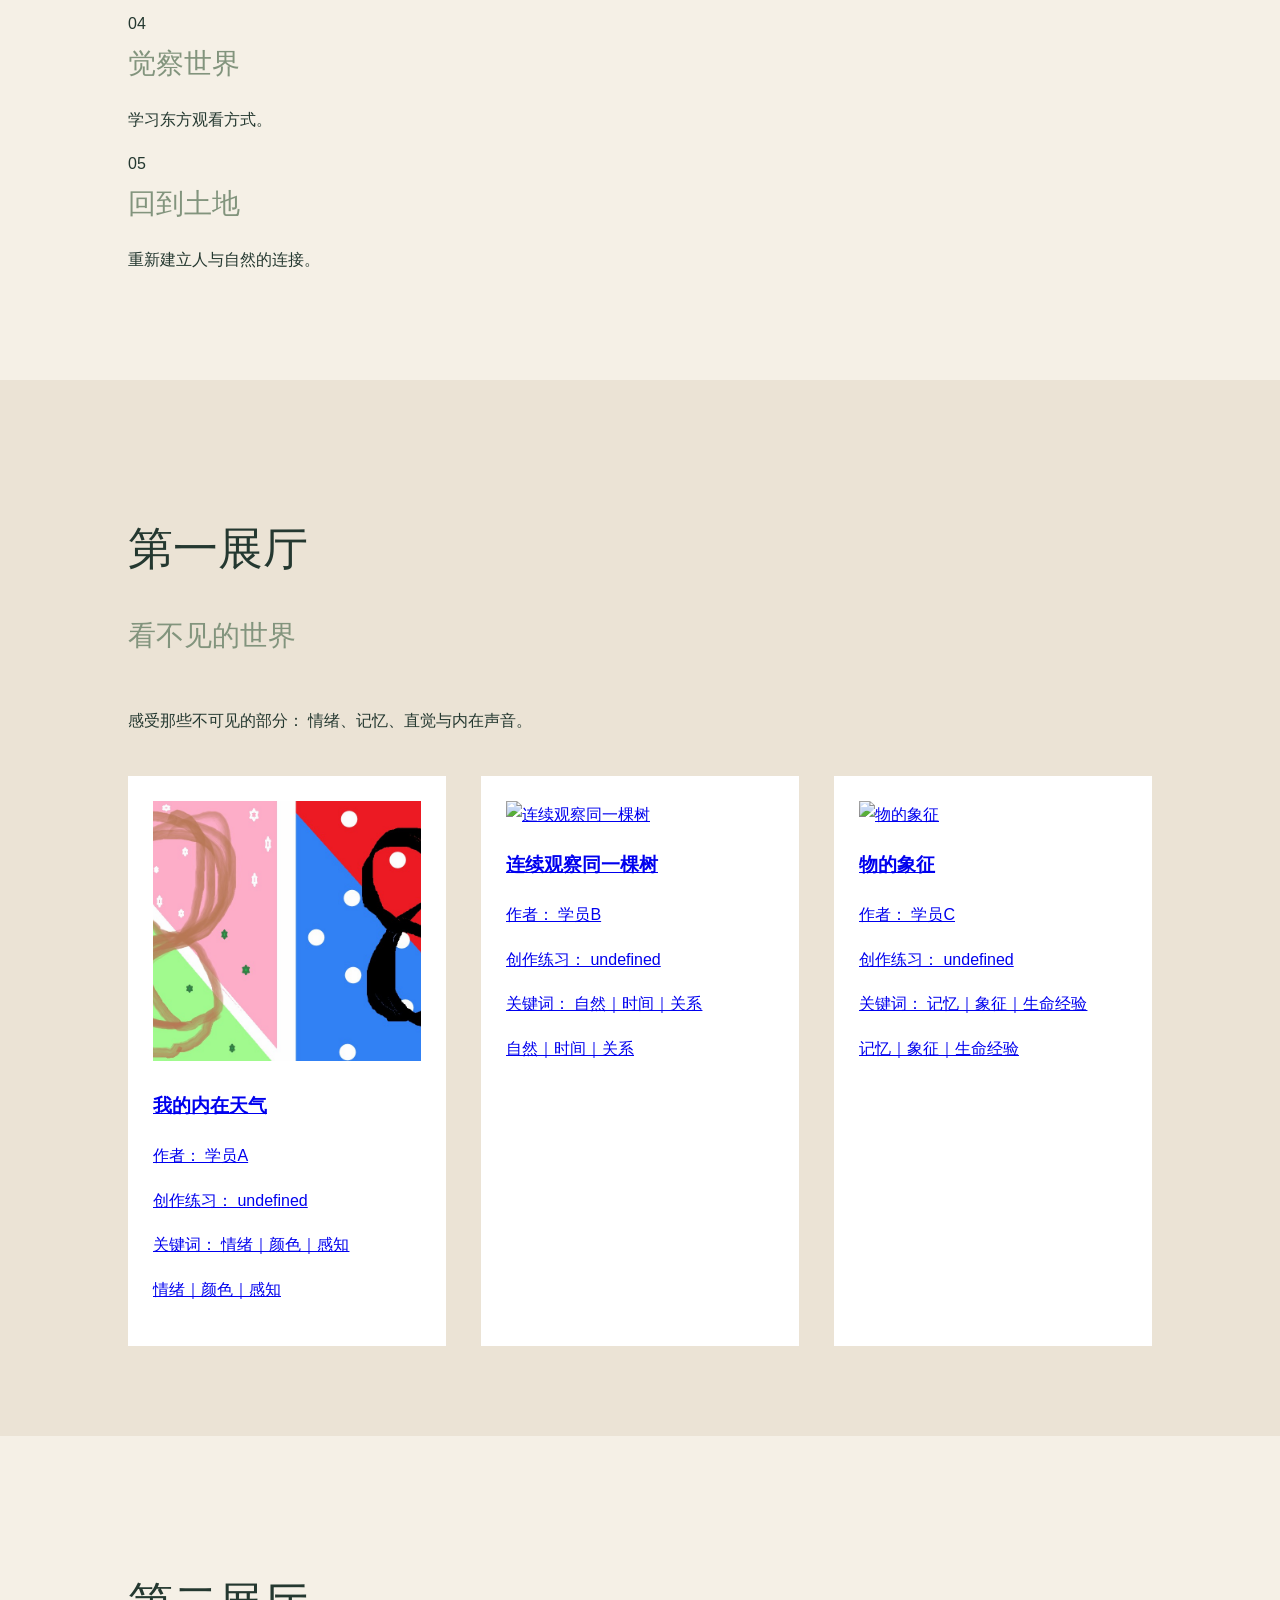
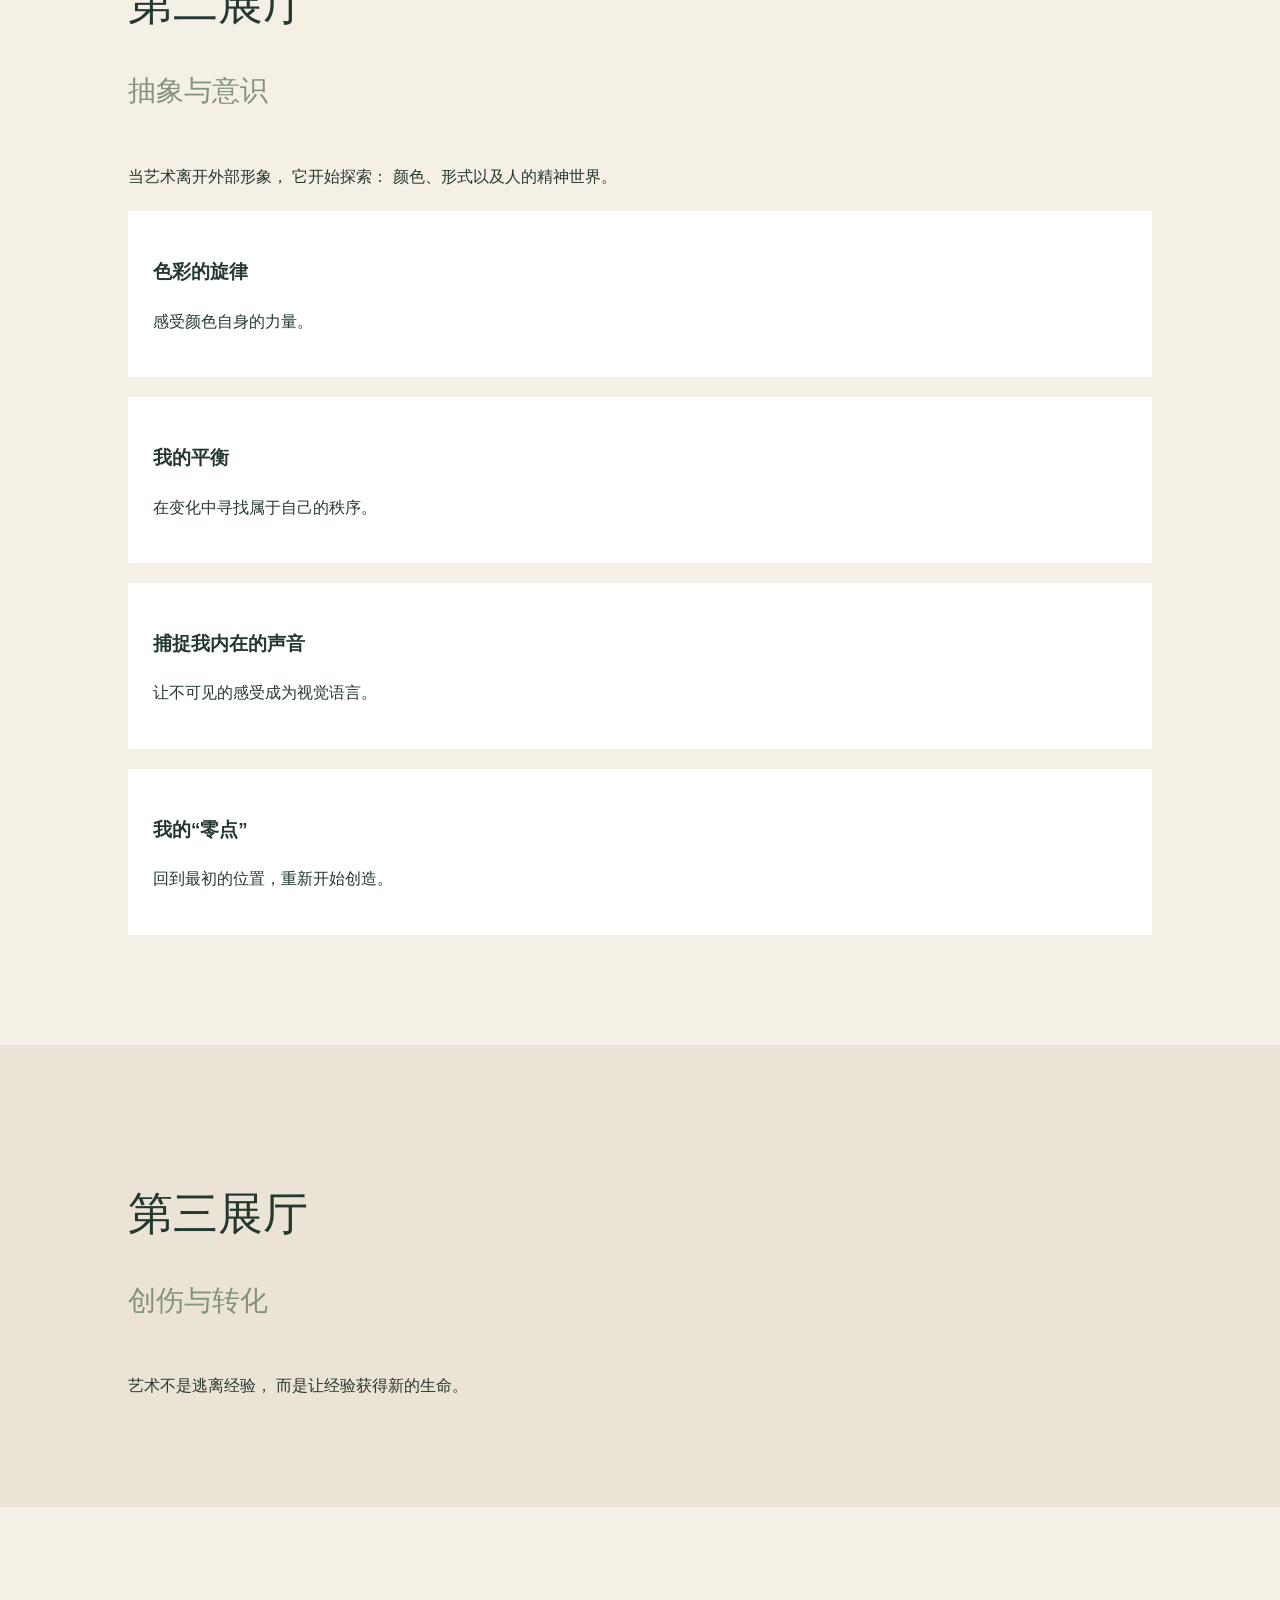
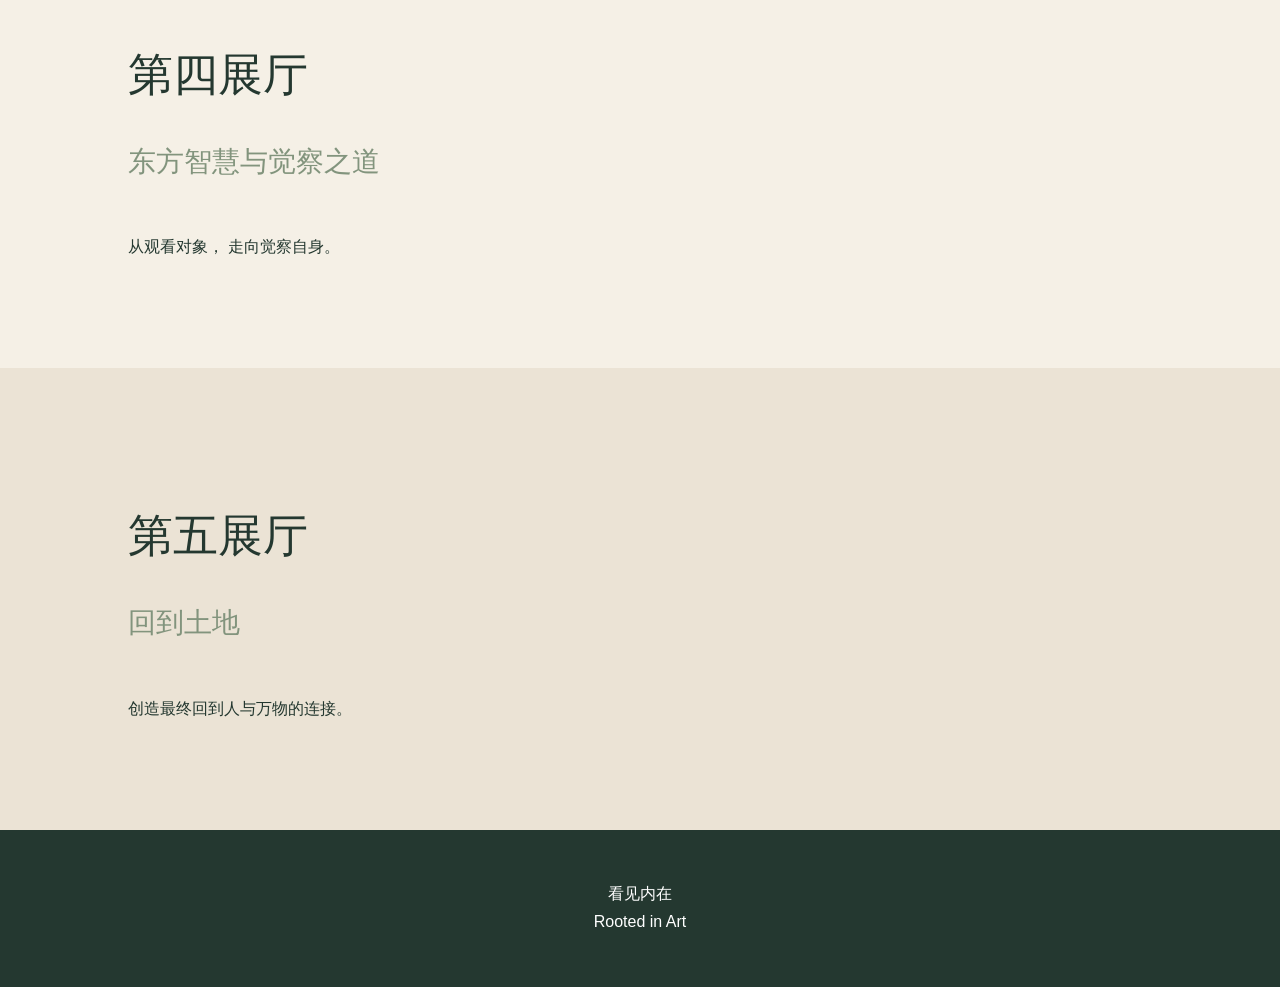
==== commit 3e42cc49: "Update index.html" ====
--- a/index.html
+++ b/index.html
@@ -246,295 +246,115 @@
 
 
 
-
-<!-- =========================
-     第二展厅：抽象与意识 v2
-========================= -->
-
-<section class="hall-section" id="hall02">
-
-    <div class="hall-header">
-
-        <p class="hall-number">
-            SECOND HALL
-        </p>
-
-        <h1>
-            抽象与意识
-        </h1>
-
-        <p class="hall-subtitle">
-            当艺术不再描绘外部世界，
-            它开始探索意识如何被看见。
-        </p>
-
-    </div>
-
-
-    <!-- 展厅引导 -->
-
-    <div class="hall-intro">
-
-        <p>
-            抽象艺术不是逃离现实，
-            而是进入现实更深的层面。
-        </p>
-
-        <p>
-            艺术家放下具体的形象，
-            转而寻找颜色、线条和形式背后的精神力量。
-        </p>
-
-    </div>
-
-
-
-    <!-- 艺术家区域 -->
-
-    <div class="artist-grid">
-
-
-        <!-- 康定斯基 -->
-
-        <div class="artist-card">
-
-            <img 
-            src="images/kandinsky.jpg"
-            alt="康定斯基">
-
-            <div class="artist-content">
-
-                <h2>
-                    康定斯基
-                </h2>
-
-                <h3>
-                    点 · 线 · 面
-                </h3>
-
-                <p>
-                    颜色拥有自己的声音，
-                    形状承载内在的情绪。
-                </p>
-
-                <button class="open-info">
-                    探索
-                </button>
-
-
-                <div class="artist-more">
-
-                    <p>
-                    他相信绘画不是复制世界，
-                    而是表达内在生命的震动。
-                    </p>
-
-                    <p class="question">
-                    观看：
-                    如果颜色也会说话，
-                    它想告诉你什么？
-                    </p>
-
-                </div>
-
-            </div>
-
-        </div>
-
-
-
-        <!-- 蒙德里安 -->
-
-        <div class="artist-card">
-
-            <img 
-            src="images/mondrian.jpg"
-            alt="蒙德里安">
-
-
-            <div class="artist-content">
-
-                <h2>
-                    蒙德里安
-                </h2>
-
-                <h3>
-                    平衡 · 秩序
-                </h3>
-
-                <p>
-                    从自然形态中提炼，
-                    寻找宇宙的基本结构。
-                </p>
-
-
-                <button class="open-info">
-                    探索
-                </button>
-
-
-                <div class="artist-more">
-
-                    <p>
-                    他不断减少，
-                    直到留下最纯粹的关系。
-                    </p>
-
-                    <p class="question">
-                    观看：
-                    留白是否也是一种力量？
-                    </p>
-
-                </div>
-
-            </div>
-
-        </div>
-
-
-
-
-        <!-- 马列维奇 -->
-
-        <div class="artist-card">
-
-            <img 
-            src="images/malevich.jpg"
-            alt="马列维奇">
-
-
-            <div class="artist-content">
-
-                <h2>
-                    马列维奇
-                </h2>
-
-                <h3>
-                    虚无 · 纯粹
-                </h3>
-
-
-                <p>
-                    黑色方块打开了一扇
-                    通往精神空间的门。
-                </p>
-
-
-                <button class="open-info">
-                    探索
-                </button>
-
-
-                <div class="artist-more">
-
-                    <p>
-                    艺术不再表现物体，
-                    而是触及意识本身。
-                    </p>
-
-
-                    <p class="question">
-                    观看：
-                    当没有任何形象，
-                    你还能感受到什么？
-                    </p>
-
-                </div>
-
-
-            </div>
-
-
-        </div>
-
-
-    </div>
-
-
-
-    <!-- 创作练习 -->
-
-    <div class="creation-box">
-
-        <h2>
-            今日创作
-        </h2>
-
-
-        <p>
-            《我的内在声音》
-        </p>
-
-
-        <p>
-            尝试用：
-            3种颜色 + 3个形状，
-            表达一种无法描述的感觉。
-        </p>
-
-
-    </div>
-
-
-
-
-    <!-- 学员作品 -->
-
-    <div class="student-response">
-
-
-        <h2>
-            学员回应
-        </h2>
-
-
-        <p>
-            每一次观看，
-            都是一场与自己的相遇。
-        </p>
-
-
-        <div class="student-grid">
-
-            <div class="student-card">
-
-                <img src="students/work01.jpg">
-
-                <h3>
-                    我的内在宇宙
-                </h3>
-
-                <p>
-                    回应：康定斯基
-                </p>
-
-            </div>
-
-
-            <div class="student-card">
-
-                <img src="students/work02.jpg">
-
-                <h3>
-                    安静的平衡
-                </h3>
-
-                <p>
-                    回应：蒙德里安
-                </p>
-
-            </div>
-
-
-        </div>
-
-
-    </div>
-
-
-</section>
-
-
+<!-- 第二展厅 -->
+
+
+<section class="section">
+
+
+<h2>
+
+第二展厅
+
+<br>
+
+<span>
+
+抽象与意识
+
+</span>
+
+</h2>
+
+
+<p>
+
+当艺术离开外部形象，
+
+它开始探索：
+
+颜色、形式以及人的精神世界。
+
+</p>
+
+
+
+<div class="module">
+
+<h3>
+
+色彩的旋律
+
+</h3>
+
+<p>
+
+感受颜色自身的力量。
+
+</p>
+
+</div>
+
+
+
+
+<div class="module">
+
+<h3>
+
+我的平衡
+
+</h3>
+
+<p>
+
+在变化中寻找属于自己的秩序。
+
+</p>
+
+</div>
+
+
+
+
+<div class="module">
+
+<h3>
+
+捕捉我内在的声音
+
+</h3>
+
+<p>
+
+让不可见的感受成为视觉语言。
+
+</p>
+
+</div>
+
+
+
+
+<div class="module">
+
+<h3>
+
+我的“零点”
+
+</h3>
+
+<p>
+
+回到最初的位置，重新开始创造。
+
+</p>
+
+</div>
+
+
+
+</section>
 
 
 
--- a/style.css
+++ b/style.css
@@ -272,121 +272,6 @@
 font-size:55px;
 
 }
-  /* 我的艺术旅程 */
-
-.journey-section{
-
-background:#f5f0e6;
-
-}
-
-
-.journey-intro{
-
-max-width:700px;
-
-font-size:18px;
-
-}
-
-
-.journey{
-
-position:relative;
-
-margin-top:70px;
-
-}
-
-
-
-.journey:before{
-
-content:"";
-
-position:absolute;
-
-top:50px;
-
-left:0;
-
-right:0;
-
-height:1px;
-
-background:#b8a477;
-
-}
-
-
-
-
-.journey div{
-
-position:relative;
-
-background:white;
-
-padding:35px;
-
-margin:20px;
-
-min-width:180px;
-
-}
-
-
-
-.journey span{
-
-font-size:22px;
-
-color:#26382f;
-
-}
-
-
-
-.journey p{
-
-font-size:14px;
-
-color:#666;
-
-margin-top:15px;
-
-}
-
-}
-.journey-content{
-
-max-height:0;
-
-overflow:hidden;
-
-transition:.5s;
-
-opacity:0;
-
-}
-
-
-
-.journey-item.active
-.journey-content{
-
-max-height:300px;
-
-opacity:1;
-
-padding-top:20px;
-
-}
-
-
-
-.journey-title{
-
-cursor:pointer;
-
-}
+ 
+
+}
